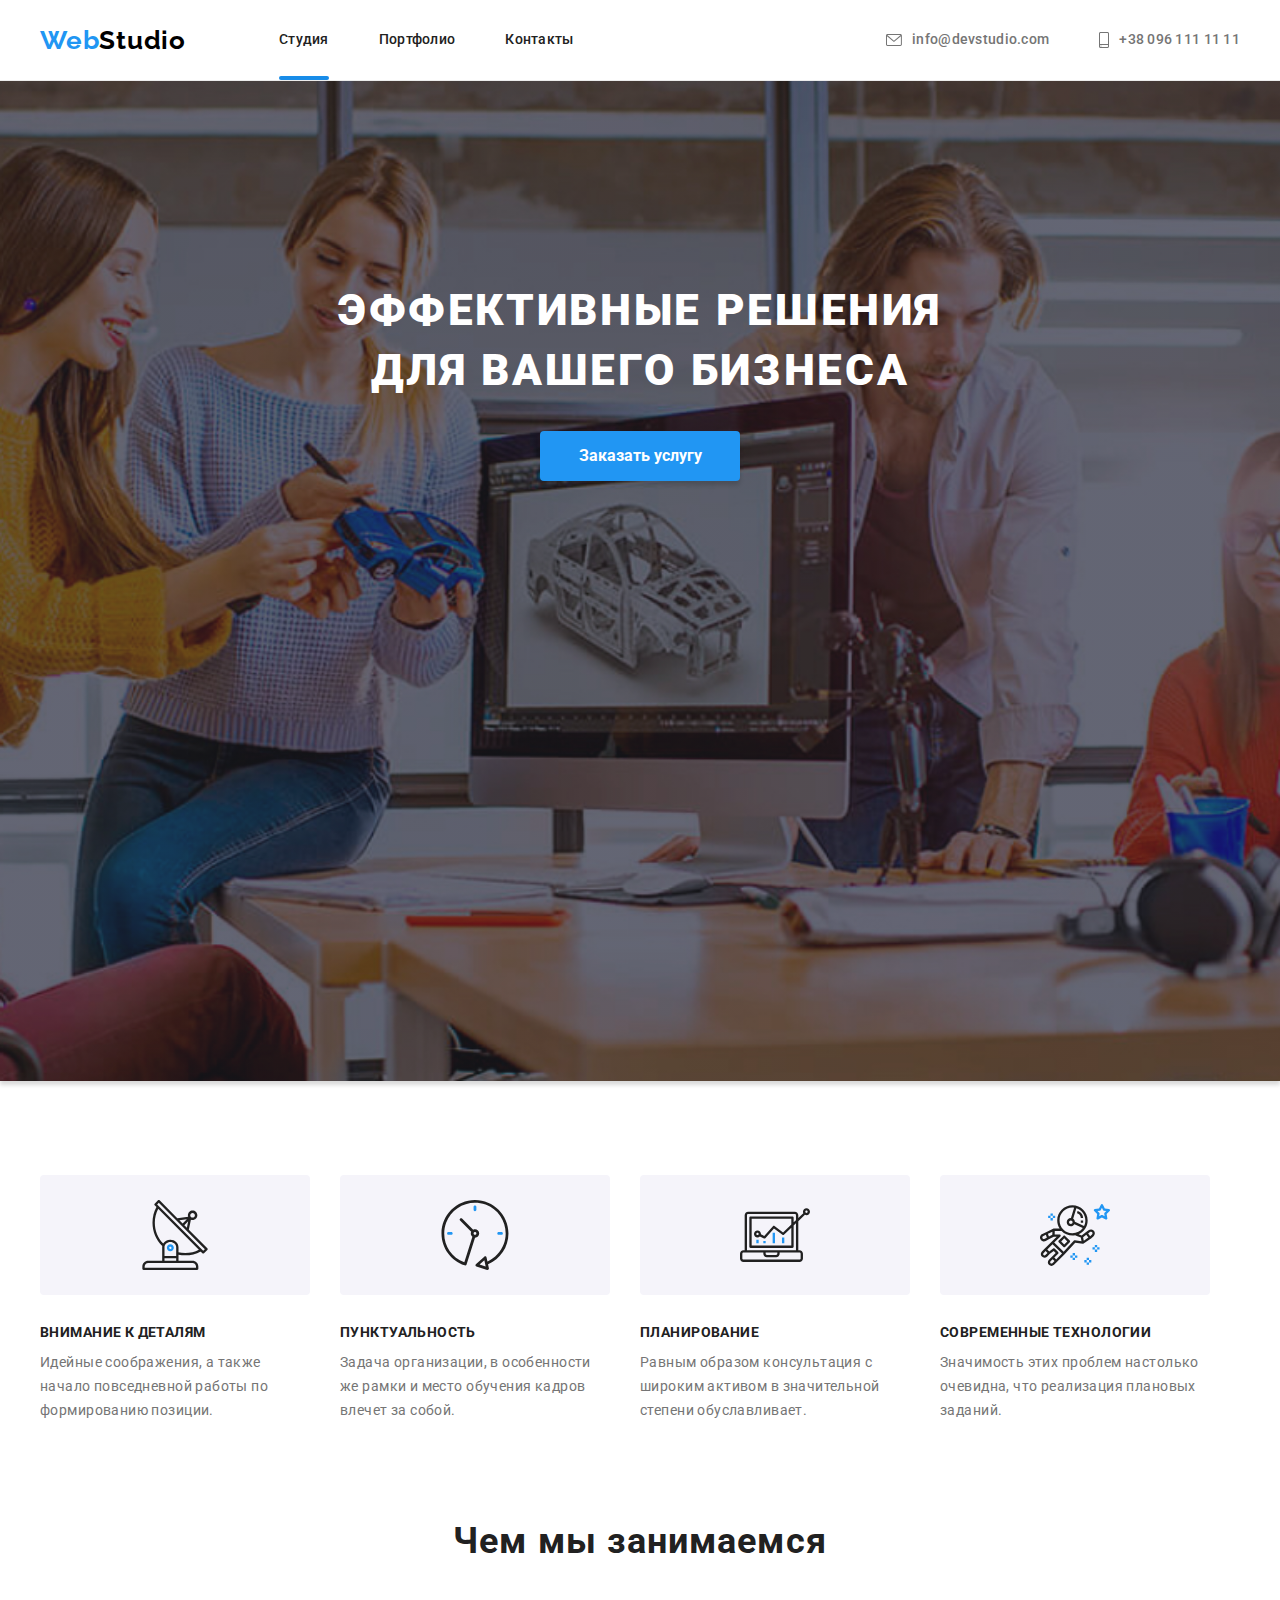
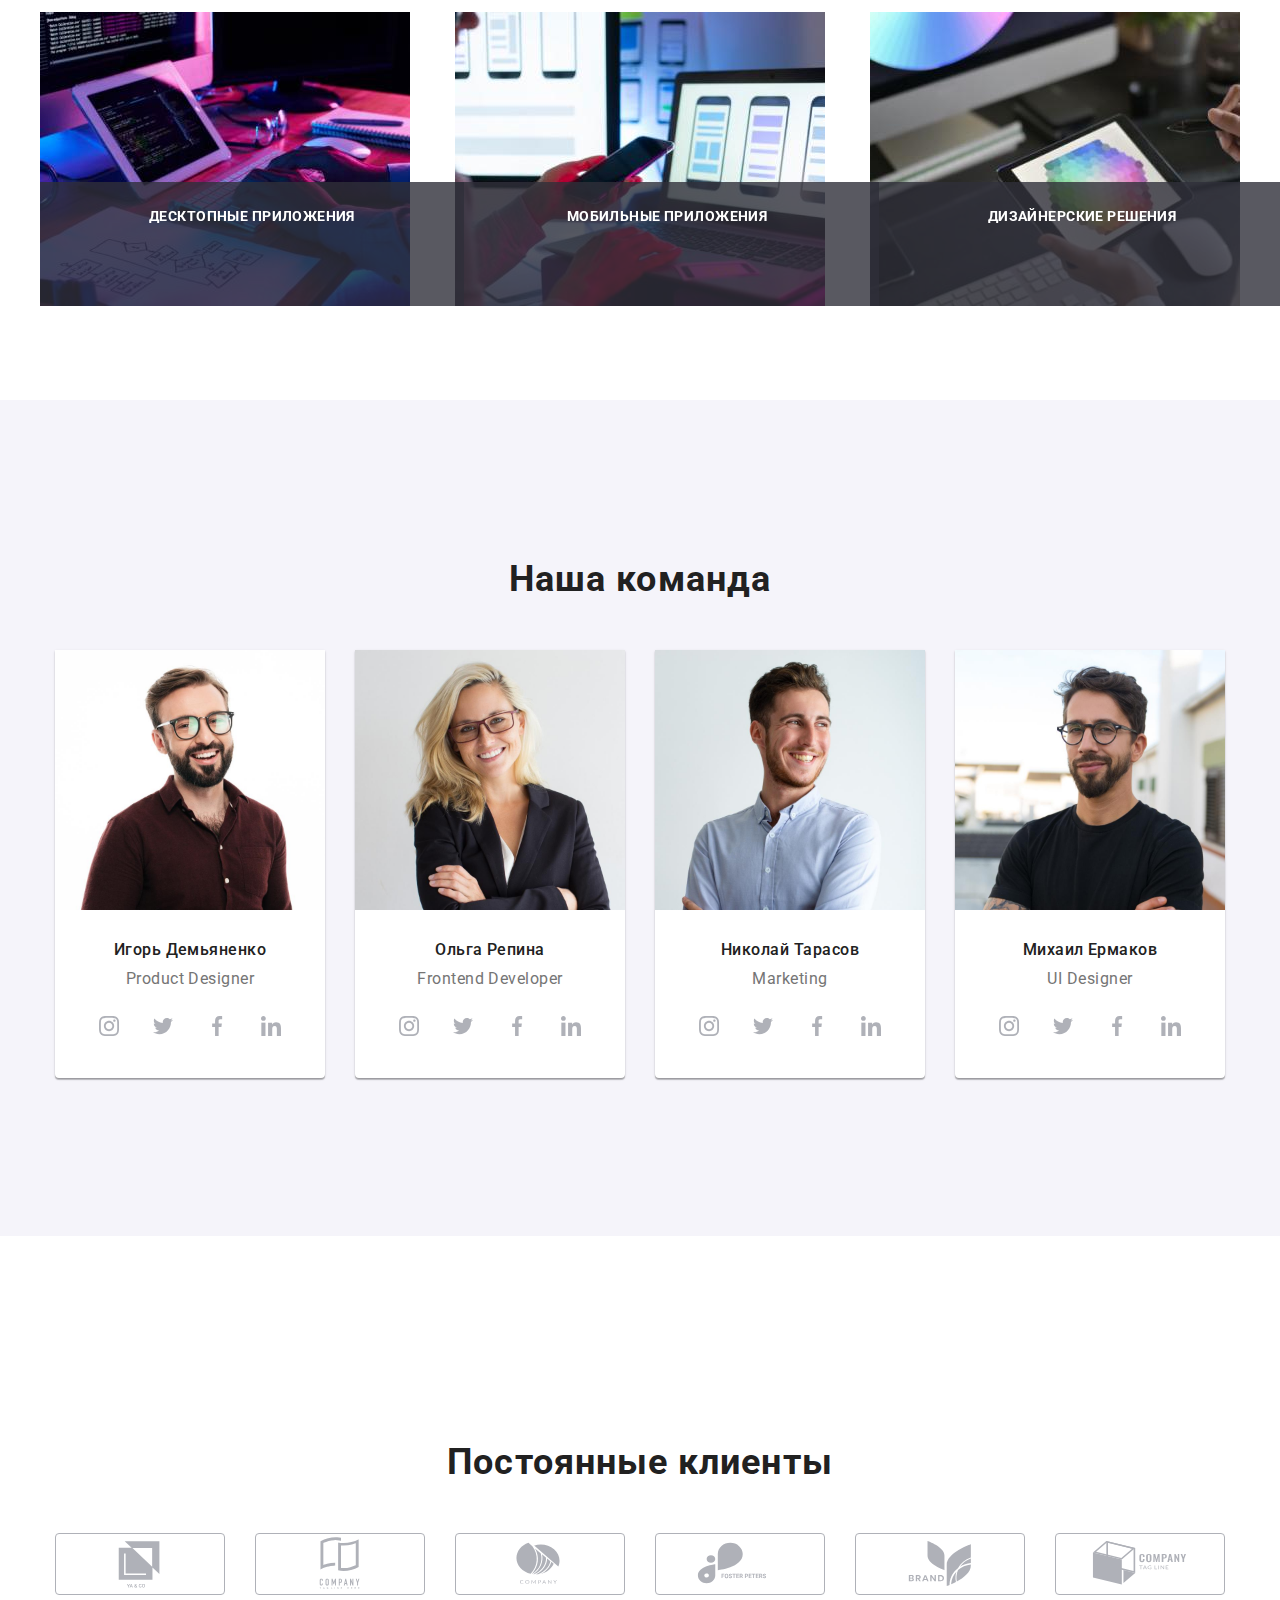
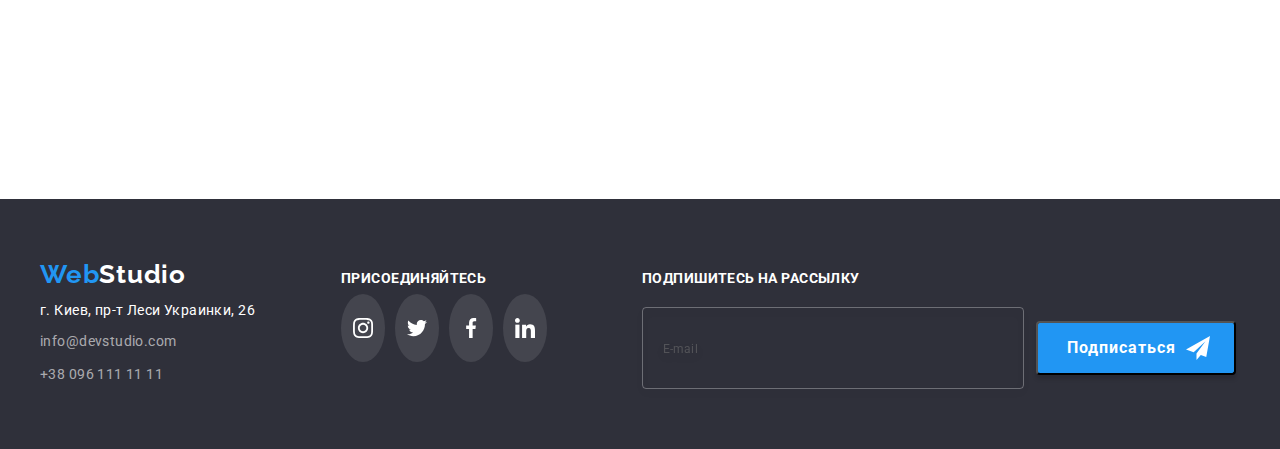
==== index.html @ 8d63c5e5 "Initial commit" ====
<!DOCTYPE html>
<html lang="ru">
  <head>
    <meta charset="UTF-8" />
    <meta
      http-equiv="X-UA-Compatible"
      content="IE=edge"
    />
    <meta
      name="viewport"
      content="width=device-width, initial-scale=1.0"
    />
    <title>GoIT Homework 06</title>
    <link
      rel="icon"
      href="https://goit.ua/wp-content/uploads/2018/07/xcropped-LOGOOOO-e1531571952503-1-32x32.png.pagespeed.ic.9Q9oIULrxK.png"
      sizes="32x32"
    />
    <link rel="stylesheet" href="./css/reset.css" />
    <link
      rel="stylesheet"
      href="https://cdnjs.cloudflare.com/ajax/libs/modern-normalize/1.1.0/modern-normalize.min.css"
      integrity="sha512-wpPYUAdjBVSE4KJnH1VR1HeZfpl1ub8YT/NKx4PuQ5NmX2tKuGu6U/JRp5y+Y8XG2tV+wKQpNHVUX03MfMFn9Q=="
      crossorigin="anonymous"
      referrerpolicy="no-referrer"
    />
    <link rel="stylesheet" href="./css/style.css" />
    <link
      rel="preconnect"
      href="https://fonts.googleapis.com"
    />
    <link
      rel="preconnect"
      href="https://fonts.gstatic.com"
      crossorigin
    />
    <link
      href="https://fonts.googleapis.com/css2?family=Raleway:wght@700;800&family=Roboto:wght@400;500;700;900&display=swap"
      rel="stylesheet"
    />
  </head>
  <body>
    <!-- Шапка сторінки -->
    <header class="header">
      <div class="container header-container">
        <nav class="header-navigation">
          <a href="./index.html" class="logo-header"
            ><span class="logo-web">Web</span>Studio</a
          >
          <ul class="site-nav">
            <li class="header-item">
              <a
                href="./index.html"
                class="site-nav-link active"
                >Студия</a
              >
            </li>
            <li class="header-item">
              <a
                href="./portfolio.html"
                class="site-nav-link"
                >Портфолио</a
              >
            </li>
            <li class="header-item">
              <a href="#contacts" class="site-nav-link"
                >Контакты</a
              >
            </li>
          </ul>
        </nav>
        <div class="header-contacts">
          <a
            href="mailto:info@devstudio.com"
            class="top-contacts"
          >
            <svg
              class="header-contacts-icon"
              width="16"
              height="12"
            >
              <use
                href="./images/icons.svg#icon-envelope"
              ></use>
            </svg>
            info@devstudio.com</a
          >
          <a
            href="tel:+380961111111"
            class="top-contacts top-tel"
          >
            <svg
              class="header-contacts-icon"
              width="10"
              height="16"
            >
              <use
                href="./images/icons.svg#icon-smartphone"
              ></use>
            </svg>
            +38 096 111 11 11</a
          >
        </div>
      </div>
    </header>
    <main>
      <!-- HERO -->
      <section class="hero section">
        <div class="container hero-container">
          <h1 class="hero-title">
            Эффективные решения для вашего бизнеса
          </h1>
          <button
            type="button"
            class="hero-button"
            data-modal-open
          >
            Заказать услугу
          </button>
        </div>
      </section>
      <section class="section-two section">
        <ul class="container section-two-list">
          <li class="section-two-item">
            <div class="section-two-thumb">
              <svg
                class="section-two-icon"
                width="70"
                height="70"
              >
                <use
                  href="./images/icons.svg#icon-antenna"
                ></use>
              </svg>
            </div>
            <h3 class="section-two-title">
              Внимание к деталям
            </h3>
            <p class="section-two-text">
              Идейные соображения, а также начало
              повседневной работы по формированию
              позиции.
            </p>
          </li>
          <li class="section-two-item">
            <div class="section-two-thumb">
              <svg
                class="section-two-icon"
                width="70"
                height="70"
              >
                <use
                  href="./images/icons.svg#icon-clock"
                ></use>
              </svg>
            </div>
            <h3 class="section-two-title">
              Пунктуальность
            </h3>
            <p class="section-two-text">
              Задача организации, в особенности же
              рамки и место обучения кадров влечет за
              собой.
            </p>
          </li>
          <li class="section-two-item">
            <div class="section-two-thumb">
              <svg
                class="section-two-icon"
                width="70"
                height="70"
              >
                <use
                  href="./images/icons.svg#icon-diagram"
                ></use>
              </svg>
            </div>
            <h3 class="section-two-title">
              Планирование
            </h3>
            <p class="section-two-text">
              Равным образом консультация с широким
              активом в значительной степени
              обуславливает.
            </p>
          </li>
          <li class="section-two-item">
            <div class="section-two-thumb">
              <svg
                class="section-two-icon"
                width="70"
                height="70"
              >
                <use
                  href="./images/icons.svg#icon-astronaut"
                ></use>
              </svg>
            </div>
            <h3 class="section-two-title">
              Современные технологии
            </h3>
            <p class="section-two-text">
              Значимость этих проблем настолько
              очевидна, что реализация плановых
              заданий.
            </p>
          </li>
        </ul>
      </section>
      <section class="section section-three">
        <h2 class="section-three-title">
          Чем мы занимаемся
        </h2>
        <ul class="container section-three-list">
          <li class="section-three-item">
            <div class="section-three-content">
              <img
                class="section-three-thumb"
                src="./images/img-pc.jpg"
                alt="Десктопные приложения"
                width="370"
                height="294"
              />
              <p class="section-three-text">
                Десктопные приложения
              </p>
            </div>
          </li>
          <li class="section-three-item">
            <div class="section-three-content">
              <img
                class="section-three-thumb"
                src="./images/img-smartphone.jpg"
                alt="Мобильные приложения"
                width="370"
                height="294"
              />
              <p class="section-three-text">
                Мобильные приложения
              </p>
            </div>
          </li>
          <li class="section-three-item">
            <div class="section-three-content">
              <img
                class="section-three-thumb"
                src="./images/img-tablet.jpg"
                alt="UI/UX дизайн"
                width="370"
                height="294"
              />
              <p class="section-three-text">
                Дизайнерские решения
              </p>
            </div>
          </li>
        </ul>
      </section>

      <!-- OUR TEAM SECTION -->

      <section class="section-four section">
        <h2 class="section-four-title">
          Наша команда
        </h2>
        <ul class="section-four-list">
          <li class="section-four-item">
            <img
              src="./images/product-designer.jpg"
              alt="Наша команда"
              width="270"
              height="260"
              class="team-photo"
            />
            <div class="section-four-content">
              <h3 class="section-four-sub-title">
                Игорь Демьяненко
              </h3>
              <p lang="en" class="section-four-text">
                Product Designer
              </p>
              <!-- </div>
              <div class="team-social"> -->
              <ul class="team-social-list">
                <li class="team-social-item">
                  <a
                    href="https://www.instagram.com/"
                    class="team-social-link"
                    target="_blank"
                    rel="noopener noreferrer nofollow"
                  >
                    <svg class="team-social-icon">
                      <use
                        href="./images/icons.svg#icon-team-instagram"
                      ></use>
                    </svg>
                  </a>
                </li>
                <li class="team-social-item">
                  <a
                    href="https://twitter.com/?lang=uk"
                    class="team-social-link"
                    target="_blank"
                    rel="noopener noreferrer nofollow"
                  >
                    <svg class="team-social-icon">
                      <use
                        href="./images/icons.svg#icon-team-twitter"
                      ></use>
                    </svg>
                  </a>
                </li>
                <li class="team-social-item">
                  <a
                    href="https://www.facebook.com/"
                    class="team-social-link"
                    target="_blank"
                    rel="noopener noreferrer nofollow"
                  >
                    <svg class="team-social-icon">
                      <use
                        href="./images/icons.svg#icon-team-facebook"
                      ></use>
                    </svg>
                  </a>
                </li>
                <li class="team-social-item">
                  <a
                    href="https://www.linkedin.com/"
                    class="team-social-link"
                    target="_blank"
                    rel="noopener noreferrer nofollow"
                  >
                    <svg class="team-social-icon">
                      <use
                        href="./images/icons.svg#icon-team-linkedin"
                      ></use>
                    </svg>
                  </a>
                </li>
              </ul>
            </div>
          </li>
          <li class="section-four-item">
            <div class="section-four-thumb">
              <img
                src="./images/frontend-developer.jpg"
                alt="Наша команда"
                width="270"
                height="260"
                class="team-photo"
              />
            </div>
            <div class="section-four-content">
              <h3 class="section-four-sub-title">
                Ольга Репина
              </h3>
              <p lang="en" class="section-four-text">
                Frontend Developer
              </p>
              <!-- </div>
              <div class="team-social"> -->
              <ul class="team-social-list">
                <li class="team-social-item">
                  <a
                    href="https://www.instagram.com/"
                    class="team-social-link"
                    target="_blank"
                    rel="noopener noreferrer nofollow"
                  >
                    <svg class="team-social-icon">
                      <use
                        href="./images/icons.svg#icon-team-instagram"
                      ></use>
                    </svg>
                  </a>
                </li>
                <li class="team-social-item">
                  <a
                    href="https://twitter.com/?lang=uk"
                    class="team-social-link"
                    target="_blank"
                    rel="noopener noreferrer nofollow"
                  >
                    <svg class="team-social-icon">
                      <use
                        href="./images/icons.svg#icon-team-twitter"
                      ></use>
                    </svg>
                  </a>
                </li>
                <li class="team-social-item">
                  <a
                    href="https://www.facebook.com/"
                    class="team-social-link"
                    target="_blank"
                    rel="noopener noreferrer nofollow"
                  >
                    <svg class="team-social-icon">
                      <use
                        href="./images/icons.svg#icon-team-facebook"
                      ></use>
                    </svg>
                  </a>
                </li>
                <li class="team-social-item">
                  <a
                    href="https://www.linkedin.com/"
                    class="team-social-link"
                    target="_blank"
                    rel="noopener noreferrer nofollow"
                  >
                    <svg class="team-social-icon">
                      <use
                        href="./images/icons.svg#icon-team-linkedin"
                      ></use>
                    </svg>
                  </a>
                </li>
              </ul>
            </div>
          </li>
          <li class="section-four-item">
            <div class="section-four-thumb">
              <img
                src="./images/marketing.jpg"
                alt="Наша команда"
                width="270"
                height="260"
                class="team-photo"
              />
            </div>
            <div class="section-four-content">
              <h3 class="section-four-sub-title">
                Николай Тарасов
              </h3>
              <p lang="en" class="section-four-text">
                Marketing
              </p>
              <!-- </div>
              <div class="team-social"> -->
              <ul class="team-social-list">
                <li class="team-social-item">
                  <a
                    href="https://www.instagram.com/"
                    class="team-social-link"
                    target="_blank"
                    rel="noopener noreferrer nofollow"
                  >
                    <svg class="team-social-icon">
                      <use
                        href="./images/icons.svg#icon-team-instagram"
                      ></use>
                    </svg>
                  </a>
                </li>
                <li class="team-social-item">
                  <a
                    href="https://twitter.com/?lang=uk"
                    class="team-social-link"
                    target="_blank"
                    rel="noopener noreferrer nofollow"
                  >
                    <svg class="team-social-icon">
                      <use
                        href="./images/icons.svg#icon-team-twitter"
                      ></use>
                    </svg>
                  </a>
                </li>
                <li class="team-social-item">
                  <a
                    href="https://www.facebook.com/"
                    class="team-social-link"
                    target="_blank"
                    rel="noopener noreferrer nofollow"
                  >
                    <svg class="team-social-icon">
                      <use
                        href="./images/icons.svg#icon-team-facebook"
                      ></use>
                    </svg>
                  </a>
                </li>
                <li class="team-social-item">
                  <a
                    href="https://www.linkedin.com/"
                    class="team-social-link"
                    target="_blank"
                    rel="noopener noreferrer nofollow"
                  >
                    <svg class="team-social-icon">
                      <use
                        href="./images/icons.svg#icon-team-linkedin"
                      ></use>
                    </svg>
                  </a>
                </li>
              </ul>
            </div>
          </li>
          <li class="section-four-item">
            <div class="section-four-thumb">
              <img
                src="./images/ui-designer.jpg"
                alt="Наша команда"
                width="270"
                height="260"
                class="team-photo"
              />
            </div>
            <div class="section-four-content">
              <h3 class="section-four-sub-title">
                Михаил Ермаков
              </h3>
              <p lang="en" class="section-four-text">
                UI Designer
              </p>
              <!-- </div>
              <div class="team-social"> -->
              <ul class="team-social-list">
                <li class="team-social-item">
                  <a
                    href="https://www.instagram.com/"
                    class="team-social-link"
                    target="_blank"
                    rel="noopener noreferrer nofollow"
                  >
                    <svg class="team-social-icon">
                      <use
                        href="./images/icons.svg#icon-team-instagram"
                      ></use>
                    </svg>
                  </a>
                </li>
                <li class="team-social-item">
                  <a
                    href="https://twitter.com/?lang=uk"
                    class="team-social-link"
                    target="_blank"
                    rel="noopener noreferrer nofollow"
                  >
                    <svg class="team-social-icon">
                      <use
                        href="./images/icons.svg#icon-team-twitter"
                      ></use>
                    </svg>
                  </a>
                </li>
                <li class="team-social-item">
                  <a
                    href="https://www.facebook.com/"
                    class="team-social-link"
                    target="_blank"
                    rel="noopener noreferrer nofollow"
                  >
                    <svg class="team-social-icon">
                      <use
                        href="./images/icons.svg#icon-team-facebook"
                      ></use>
                    </svg>
                  </a>
                </li>
                <li class="team-social-item">
                  <a
                    href="https://www.linkedin.com/"
                    class="team-social-link"
                    target="_blank"
                    rel="noopener noreferrer nofollow"
                  >
                    <svg class="team-social-icon">
                      <use
                        href="./images/icons.svg#icon-team-linkedin"
                      ></use>
                    </svg>
                  </a>
                </li>
              </ul>
            </div>
          </li>
        </ul>
      </section>
      <section class="section-five section">
        <div class="container">
          <h2 class="section-five-title">
            Постоянные клиенты
          </h2>
          <ul class="section-five-list">
            <li class="section-five-item">
              <a href="" class="clients-icon-link">
                <svg
                  class="clients-icon"
                  width="106"
                  height="60"
                >
                  <use
                    href="./images/icons.svg#icon-Client-1"
                  ></use>
                </svg>
              </a>
            </li>
            <li class="section-five-item">
              <a href="" class="clients-icon-link">
                <svg
                  class="clients-icon"
                  width="106"
                  height="60"
                >
                  <use
                    href="./images/icons.svg#icon-Client-2"
                  ></use>
                </svg>
              </a>
            </li>
            <li class="section-five-item">
              <a href="" class="clients-icon-link">
                <svg
                  class="clients-icon"
                  width="106"
                  height="60"
                >
                  <use
                    href="./images/icons.svg#icon-Client-3"
                  ></use>
                </svg>
              </a>
            </li>
            <li class="section-five-item">
              <a href="" class="clients-icon-link">
                <svg
                  class="clients-icon"
                  width="106"
                  height="60"
                >
                  <use
                    href="./images/icons.svg#icon-Client-4"
                  ></use>
                </svg>
              </a>
            </li>
            <li class="section-five-item">
              <a href="" class="clients-icon-link">
                <svg
                  class="clients-icon"
                  width="106"
                  height="60"
                >
                  <use
                    href="./images/icons.svg#icon-Client-5"
                  ></use>
                </svg>
              </a>
            </li>
            <li class="section-five-item">
              <a href="" class="clients-icon-link">
                <svg
                  class="clients-icon"
                  width="106"
                  height="60"
                >
                  <use
                    href="./images/icons.svg#icon-Client-6"
                  ></use>
                </svg>
              </a>
            </li>
          </ul>
        </div>
      </section>
    </main>
    <footer class="footer section">
      <div class="container footer-wrp">
        <div class="footer-address-container">
          <a id="contacts"></a>
          <a href="./index.html" class="logo-footer"
            ><span class="logo-web">Web</span>Studio</a
          >
          <address>
            <ul class="footer-list">
              <li class="footer-item">
                <a
                  href="https://goo.gl/maps/dR3RgNgynanYJw8FA"
                  target="_blank"
                  rel="noopener noreferrer nofollow"
                  class="footer-address"
                >
                  г. Киев, пр-т Леси Украинки, 26
                </a>
              </li>
              <li class="footer-item">
                <a
                  href="mailto:info@devstudio.com"
                  class="footer-contacts"
                  >info@devstudio.com</a
                >
              </li>
              <li class="footer-item">
                <a
                  href="tel:+380961111111"
                  class="footer-contacts"
                  >+38 096 111 11 11</a
                >
              </li>
            </ul>
          </address>
        </div>
        <div class="footer-social-container">
          <p class="footer-social-title">
            присоединяйтесь
          </p>
          <ul class="footer-social-list">
            <li class="footer-social-item">
              <a
                href="https://www.instagram.com/"
                class="footer-social-link"
                target="_blank"
                rel="noopener noreferrer nofollow"
              >
                <svg class="footer-social-icon">
                  <use
                    href="./images/icons.svg#icon-team-instagram"
                  ></use>
                </svg>
              </a>
            </li>
            <li class="footer-social-item">
              <a
                href="https://twitter.com/?lang=uk"
                class="footer-social-link"
                target="_blank"
                rel="noopener noreferrer nofollow"
              >
                <svg class="footer-social-icon">
                  <use
                    href="./images/icons.svg#icon-team-twitter"
                  ></use>
                </svg>
              </a>
            </li>
            <li class="footer-social-item">
              <a
                href="https://www.facebook.com/"
                class="footer-social-link"
                target="_blank"
                rel="noopener noreferrer nofollow"
              >
                <svg class="footer-social-icon">
                  <use
                    href="./images/icons.svg#icon-team-facebook"
                  ></use>
                </svg>
              </a>
            </li>
            <li class="footer-social-item">
              <a
                href="https://www.linkedin.com/"
                class="footer-social-link"
                target="_blank"
                rel="noopener noreferrer nofollow"
              >
                <svg class="footer-social-icon">
                  <use
                    href="./images/icons.svg#icon-team-linkedin"
                  ></use>
                </svg>
              </a>
            </li>
          </ul>
        </div>
        <div class="footer-form-container">
          <p class="footer-form-title">
            Подпишитесь на рассылку
          </p>
          <form class="footer-form">
            <input
              type="email"
              class="footer-form-input"
              name="subscribe"
              placeholder="E-mail"
              autocomplete="email"
            />
            <button
              type="submit"
              class="footer-form-btn"
            >
              Подписаться
              <svg
                class="footer-form-icon"
                width="24"
                height="24"
              >
                <use
                  href="./images/icons.svg#icon-send"
                ></use>
              </svg>
            </button>
          </form>
        </div>
      </div>
    </footer>
    <div class="backdrop is-hidden" data-modal>
      <div class="modal">
        <button
          type="button"
          class="modal-close"
          data-modal-close
        >
          <svg
            class="modal-close-icon"
            width="18"
            height="18"
          >
            <use
              href="./images/icons.svg#icon-close"
            ></use>
          </svg>
        </button>
        <p class="modal-title">
          Оставьте свои данные, мы вам перезвоним
        </p>

        <form action="#" class="modal-form">
          <div class="modal-input">
            <lable
              for="username"
              class="modal-input-text"
              >Имя</lable
            >
            <div class="modal-input-wrap">
              <svg
                class="modal-input-icon"
                width="18"
                height="18"
              >
                <use
                  href="./images/icons.svg#icon-person"
                ></use>
              </svg>
              <input
                type="text"
                name="username"
                id="username"
                minlength="2"
                required
                autofocus
                class="modal-input-field"
              />
            </div>
          </div>

          <div class="modal-input">
            <lable for="tel" class="modal-input-text"
              >Телефон</lable
            >
            <div class="modal-input-wrap">
              <svg
                class="modal-input-icon"
                width="18"
                height="18"
              >
                <use
                  href="./images/icons.svg#icon-phone-black"
                ></use>
              </svg>
              <input
                type="tel"
                id="tel"
                name="usertel"
                required
                pattern="[\+]\d{2}\s[\(]\d{3}[\)]\s\d{3}[\-]\d{2}[\-]\d{2}"
                minlength="13"
                maxlength="13"
                class="modal-input-field"
              />
            </div>
          </div>

          <div class="modal-input">
            <lable
              for="email"
              class="modal-input-text"
            >
              Почта
            </lable>
            <div class="modal-input-wrap">
              <svg
                class="modal-input-icon"
                width="18"
                height="18"
              >
                <use
                  href="./images/icons.svg#icon-email"
                ></use>
              </svg>
              <input
                type="email"
                id="email"
                name="email"
                required
                class="modal-input-field"
              />
            </div>
          </div>

          <div class="modal-input">
            <lable
              for="usercomments"
              class="modal-input-text"
            >
              Комментарий
            </lable>
            <textarea
              name="comments"
              id="usercomments"
              cols="30"
              rows="5"
              placeholder="Введите текст"
              class="modal-comment-field"
            ></textarea>
          </div>

          <div class="modal-input">
            <input
              type="checkbox"
              name="policy"
              id="policy"
              class="modal-checkbox"/>
            <label for="policy" class="checkbox-text">
              <span class="checkbox-item">
                <svg
                  class="checkbox-icon"
                  width="11"
                  height="8">
                  <use
                    href="./images/icons.svg#icon-checkmark"></use>
                </svg>
              </span>
              Соглашаюсь с рассылкой и принимаю&nbsp;
              <a href="#"> Условия договора</a>
            </label>
          </div>
          <button type="submit" class="btn modal-btn">
            Отправить
          </button>
        </form>
      </div>
    </div>
    <script src="./JavaScript/modal.js"></script>
  </body>
</html>
---- css/style.css ----
:root {
  --main-title-color: #ffffff;
  --second-title-color: #212121;
  --main-text-color: #757575;
  --second-text-color: #ffffff;
  --accent-color: #188ce8;
  --main-btn-color: #2196f3;
  --header-text-color: #212121;
  --projects-list-gap: 30px;
}

img {
  display: block;
  max-width: 100%;
  height: auto;
}

a {
  transition: color 250ms linear,
    background-color 250ms linear;
}

textarea {
  resize: none;
}

.container {
  width: 1200px;
  margin: 0 auto;
  padding-left: 15px;
  padding-right: 15px;
}

.visually-hidden {
  position: absolute;
  width: 1px;
  height: 1px;
  margin: -1px;
  padding: 0;
  overflow: hidden;
  border: 0;
  clip: rect(0 0 0 0);
}

.section {
  padding-top: 94px;
  padding-bottom: 94px;
}

body {
  background-color: #fff;
  font-family: 'Roboto', sans-serif;
}

.header {
  background-color: #ffffff;
  border-bottom: 1px solid rgba(236, 236, 236, 1);
}

.header-container {
  display: flex;
  align-items: center;
}

.header-navigation {
  display: flex;
  align-items: center;
}

.site-nav {
  display: flex;
}

.logo-header {
  font-style: normal;
  font-weight: 700;
  font-family: 'Raleway', sans-serif;
  color: #000;
  text-decoration: none;
  font-size: 26px;
  line-height: 1.19;
  letter-spacing: 0.03em;
  margin-right: 93px;
  padding-top: 24px;
  padding-bottom: 24px;
  display: block;
}

.logo-web {
  /* font-style: normal;
  font-family: 'Raleway'; */
  color: #2196f3;
  text-decoration: none;
}

.header-item:not(:last-child) {
  margin-right: 50px;
}

.site-nav-link {
  text-decoration: none;
  font-weight: 500;
  font-size: 14px;
  line-height: 1.14;
  letter-spacing: 0.02em;
  color: var(--header-text-color);
  padding-top: 32px;
  padding-bottom: 32px;
  display: block;
  transition: color 250ms linear;
  position: relative;
}

.site-nav-link:hover,
.site-nav-link:focus {
  color: var(--accent-color);
}

.site-nav-link.active::after {
  content: '';
  width: 100%;
  height: 4px;
  background-color: var(--accent-color);
  border-radius: 2px;
  position: absolute;
  display: block;
  bottom: 0;
  left: 0;
}

.header-contacts {
  display: flex;
  margin-left: auto;
}

.top-contacts {
  text-decoration: none;
  color: var(--main-text-color);
  font-weight: 500;
  font-size: 14px;
  line-height: 1.14;
  letter-spacing: 0.02em;
  padding-top: 32px;
  padding-bottom: 32px;
  display: flex;
  align-items: center;
}

.top-contacts:hover,
.top-contacts:focus {
  color: var(--accent-color);
}

.top-tel {
  margin-left: 50px;
}

.header-contacts-icon {
  fill: var(--main-text-color);
  margin-right: 10px;
}

.top-contacts:hover .header-contacts-icon,
.top-contacts:focus .header-contacts-icon {
  fill: var(--accent-color);
}

/* Hero section */

.hero {
  width: 100%;
  min-height: 600px;
  padding: 200px 0;
  background-image: linear-gradient(
      to right,
      rgba(47, 48, 58, 0.4),
      rgba(47, 48, 58, 0.4)
    ),
    url(../images/Hero-Background.jpg);
  background-repeat: no-repeat;
  background-size: cover;
  background-position: center;
  box-shadow: 0px 4px 4px 0px rgba(0, 0, 0, 0.15);
}

.hero-container {
  display: flex;
  flex-direction: column;
  align-items: center;
}

.hero-title {
  font-weight: 900;
  font-size: 44px;
  line-height: 1.36;
  text-align: center;
  letter-spacing: 0.06em;
  text-transform: uppercase;
  color: var(--main-title-color);
  margin-bottom: 30px;
  width: 700px;
}

.hero-button {
  font-family: inherit;
  cursor: pointer;
  font-style: normal;
  font-weight: 700;
  font-size: 16px;
  line-height: 1.87;
  color: var(--second-text-color);
  background: var(--main-btn-color);
  box-shadow: 0px 4px 4px rgba(0, 0, 0, 0.15);
  border-radius: 4px;
  border: none;
  min-width: 200px;
  height: 50px;
  transition: color 250ms linear,
    background-color 250ms linear;
}

.hero-button:hover,
.hero-button:focus {
  color: #ffffffcc;
  background: var(--accent-color);
  box-shadow: 0px 4px 4px rgba(0, 0, 0, 0.15);
  border-radius: 4px;
}

.section-two {
  display: flex;
  /* margin: 94px auto; */
}

.section-two-list {
  display: flex;
}

.section-two-item {
  width: 270px;
  min-height: 251px;
}

.section-two-item:not(:last-child) {
  margin-right: 30px;
}

.section-two-thumb {
  width: 270px;
  height: 120px;
  display: flex;
  align-items: center;
  justify-content: center;
  margin-bottom: 30px;
  background: #f5f4fa;
  border-radius: 4px;
}

.section-two-title {
  font-style: normal;
  font-weight: 700;
  font-size: 14px;
  line-height: 1.14;
  letter-spacing: 0.03em;
  text-transform: uppercase;
  color: var(--header-text-color);
  margin-bottom: 10px;
}

.section-two-text {
  font-size: 14px;
  line-height: 1.71;
  letter-spacing: 0.03em;
  color: var(--main-text-color);
}

.section-three {
  display: flex;
  flex-direction: column;
  padding-top: 0;
}

.section-three-title {
  font-style: normal;
  font-weight: 700;
  font-size: 36px;
  line-height: 1.17;
  text-align: center;
  letter-spacing: 0.03em;
  color: var(--header-text-color);
  margin-bottom: 50px;
}
.section-three-list {
  display: flex;
  justify-content: space-between;
}

.section-three-item {
  position: relative;
  display: block;
}

.section-three-thumb {
  z-index: -1;
}

.section-three-text {
  position: absolute;
  font-style: normal;
  font-weight: 700;
  font-size: 14px;
  line-height: 1.14;
  text-align: center;
  letter-spacing: 0.03em;
  text-transform: uppercase;
  width: 100%;
  height: 70px;
  padding: 27px;
  bottom: 0;
  left: 0;
  color: #ffffff;
  background: rgba(47, 48, 58, 0.8);
  z-index: 1;
}

.section-four {
  background: #f5f4fa;
  display: flex;
  flex-direction: column;
  justify-content: center;
  height: 648px;
}

.section-four-list {
  display: flex;
  justify-content: space-between;
  width: 1170px;
  margin: 0 auto;
}

.section-four-item {
  display: flex;
  flex-direction: column;
  background: #ffffff;
  justify-content: center;
  width: 270px;
  background: #ffffff;
  box-shadow: 0px 1px 3px rgba(0, 0, 0, 0.12),
    0px 1px 1px rgba(0, 0, 0, 0.14),
    0px 2px 1px rgba(0, 0, 0, 0.2);
  border-radius: 0px 0px 4px 4px;
}

.section-four-item:not(:last-child) {
  margin-right: 30px;
}

.section-four-content {
  padding-top: 30px;
}

.section-four-title {
  font-weight: 700;
  font-size: 36px;
  line-height: 1.17;
  text-align: center;
  letter-spacing: 0.03em;
  color: var(--header-text-color);
  margin-bottom: 50px;
}

.section-four-sub-title {
  font-weight: 500;
  font-size: 16px;
  line-height: 1.19;
  text-align: center;
  letter-spacing: 0.03em;
  color: var(--header-text-color);
  margin-bottom: 10px;
}

.section-four-text {
  font-weight: 400;
  font-size: 16px;
  line-height: 1.19;
  text-align: center;
  letter-spacing: 0.03em;
  color: var(--main-text-color);
}

.team-social-list {
  display: flex;
  padding-top: 16px;
  padding-bottom: 30px;
}

.team-social-item {
  width: 44px;
  height: 44px;
}

.team-social {
  margin-top: 16px;
  margin-bottom: 30px;
}

.team-social-item:not(:last-child) {
  margin-right: 10px;
}

.team-social-link {
  width: 100%;
  height: 100%;
  display: flex;
  align-items: center;
  justify-content: center;
  background-color: rgba(255, 255, 255, 0.1);
  border-radius: 50%;
  margin-left: 32px;
}

.team-social-link:hover,
.team-social-link:focus {
  background-color: var(--accent-color);
}

.team-social-icon {
  width: 20px;
  height: 20px;
  display: flex;
  align-items: center;
  justify-content: center;
  fill: #afb1b8;
}

.team-social-link:hover .team-social-icon,
.team-social-link:focus .team-social-icon {
  fill: #ffffff;
}

.section-five {
  background: #ffffff;
  display: flex;
  flex-direction: column;
  justify-content: center;
  height: 375px;
}

.section-five-title {
  font-family: Roboto;
  font-weight: 700;
  font-size: 36px;
  line-height: 1.17;
  text-align: center;
  letter-spacing: 0.03em;
  color: var(--header-text-color);
  margin-bottom: 50px;
}

.section-five-list {
  display: flex;
  justify-content: space-between;
  width: 1170px;
  margin: 0 auto;
}

.section-five-item {
  width: 100%;
  height: 100%;
  display: flex;
  align-items: center;
  justify-content: center;
  border: 1px solid #afb1b8;
  border-radius: 4px;
}

.section-five-item:not(:last-child) {
  margin-right: 30px;
}

.clients-icon {
  width: 106px;
  height: 60px;
  fill: #afb1b8;
  transition: 250ms linear;
}

.clients-icon-link {
  width: 100%;
  height: 100%;
  display: flex;
  align-items: center;
  justify-content: center;
}

.clients-icon-link:hover,
.clients-icon-link:focus {
  border: 1px solid var(--accent-color);
  border-radius: 4px;
}

.clients-icon-link:hover .clients-icon,
.clients-icon-link:focus .clients-icon {
  fill: var(--accent-color);
}

.footer {
  width: 100%;
  background: #2f303a;
  padding-top: 60px;
  padding-bottom: 60px;
}

.footer-wrp {
  display: flex;
  align-items: baseline;
}

.logo-footer {
  display: block;
  font-weight: 700;
  font-family: 'Raleway', sans-serif;
  font-size: 26px;
  line-height: 1.19;
  letter-spacing: 0.03em;
  color: #fff;
  text-decoration: none;
  margin-bottom: 20px;
}

.footer-list {
  display: flex;
  flex-direction: column;
}

.footer-item:not(:last-child) {
  margin-bottom: 9px;
}

.footer-address {
  display: flex;
  text-decoration: none;
  font-weight: 400;
  font-size: 14px;
  line-height: 1.71px;
  letter-spacing: 0.03em;
  color: #ffffff;
  min-width: 231px;
  margin-bottom: 9px;
}

.footer-contacts {
  text-decoration: none;
  font-style: normal;
  font-weight: 400;
  font-size: 14px;
  line-height: 1.71;
  letter-spacing: 0.03em;
  color: rgba(255, 255, 255, 0.6);
}

.footer-social-container {
  margin-left: 70px;
}

.footer-social-title {
  /* display: block; */
  font-family: Roboto;
  font-style: normal;
  font-weight: bold;
  font-size: 14px;
  line-height: 1.15;
  letter-spacing: 0.03em;
  text-transform: uppercase;
  color: #ffffff;
}

.footer-social-list {
  display: flex;
  margin-top: 20px;
}

.footer-social-item {
  width: 44px;
  height: 44px;
  display: flex;
  align-items: center;
  justify-content: center;
}

.footer-social-item:not(:last-child) {
  margin-right: 10px;
}

.footer-social-link {
  width: 100%;
  height: 100%;
  display: flex;
  align-items: center;
  justify-content: center;
  background-color: rgba(255, 255, 255, 0.1);
  border-radius: 50%;
  padding: 12px;
  transition: color 200ms linear,
    background-color 200ms linear;
}

.footer-social-link:hover,
.footer-social-link:focus {
  background-color: var(--accent-color);
}

.footer-social-icon {
  width: 20px;
  height: 20px;
  display: flex;
  align-items: center;
  justify-content: center;
  fill: #ffffff;
}

.footer-form-container {
  margin-left: 95px;
  /* margin-right: 215px; */
  width: 575px;
}

.footer-form {
  display: flex;
  align-items: center;
  margin-top: 20px;
}

.footer-form-title {
  font-style: normal;
  font-weight: 700;
  font-size: 14px;
  line-height: 1.14;
  letter-spacing: 0.03em;
  text-transform: uppercase;

  color: #ffffff;
}

.footer-form-input {
  border: 1px solid rgba(255, 255, 255, 0.3);
  filter: drop-shadow(0px 4px 4px rgba(0, 0, 0, 0.15));
  border-radius: 4px;
  background-color: transparent;
  transition: border-color 250ms
    cubic-bezier(0.4, 0, 0.2, 1);
  min-width: 360px;
  min-height: 50px;
  color: var(--main-title-color);
  padding: 15px 0 15px 20px;
}

.footer-form-btn {
  font-family: Roboto;
  font-style: normal;
  font-weight: bold;
  font-size: 16px;
  line-height: 1.87;
  display: flex;
  align-items: center;
  text-align: center;
  letter-spacing: 0.06em;
  color: #ffffff;
  padding-top: 10px;
  padding-bottom: 10px;
  padding-left: 29px;
  background: #2196f3;
  box-shadow: 0px 4px 4px rgba(0, 0, 0, 0.15);
  border-radius: 4px;
  margin-left: 12px;
  min-width: 200px;
  min-height: 50px;
}

.footer-form-icon {
  margin-left: 10px;
}

.backdrop {
  width: 100vw;
  height: 100vh;
  position: fixed;
  top: 0;
  left: 0;
  background: rgba(0, 0, 0, 0.514);
  cursor: not-allowed;
  pointer-events: visible;
}

.modal {
  display: block;
  position: absolute;
  top: 50%;
  left: 50%;
  transform: translate(-50%, -50%);
  width: 530px;
  min-height: 581px;
  padding: 40px;
  background: #ffffff;
  box-shadow: 0px 1px 3px rgba(0, 0, 0, 0.12),
    0px 1px 1px rgba(0, 0, 0, 0.14),
    0px 2px 1px rgba(0, 0, 0, 0.2);
  border-radius: 4px;
  cursor: auto;
  z-index: 2;
}

.modal-title {
  font-style: normal;
  font-weight: 700;
  font-size: 20px;
  line-height: 1.15;
  text-align: center;
  letter-spacing: 0.03em;
  color: var(--second-title-color);
  margin-bottom: 12px;
  /* margin-top: 40px; */
}

.modal-input-text {
  font-style: normal;
  font-weight: 400;
  font-size: 12px;
  line-height: 1.17;
  letter-spacing: 0.01em;
  color: var(--main-text-color);
  margin-bottom: 5px;
  padding-top: 10px;
  display: block;
}

.modal-input-field {
  width: 100%;
  height: 40px;
  border: 1px solid rgba(33, 33, 33, 0.2);
  box-sizing: border-box;
  border-radius: 4px;
  padding-left: 42px;
  padding-right: 12px;
  transition: border-color 250ms
    cubic-bezier(0.4, 0, 0.2, 1);
}

.modal-comment-field {
  width: 448px;
  height: 120px;
  border: 1px solid rgba(33, 33, 33, 0.2);
  border-radius: 4px;
  resize: none;
  padding: 12px 16px;
  transition: border-color 250ms
    cubic-bezier(0.4, 0, 0.2, 1) background-color 250ms
    cubic-bezier(0.4, 0, 0.2, 1);
}

::-webkit-input-placeholder {
  font-family: Roboto;
  font-style: normal;
  font-weight: 400;
  font-size: 12px;
  line-height: 1.17;
  letter-spacing: 0.01em;
  color: rgba(117, 117, 117, 0.5);
  opacity: 1;
  transition: opacity 0.3s ease;
}

:focus::-webkit-input-placeholder {
  opacity: 0;
  transition: opacity 0.3s ease;
}

::-moz-placeholder {
  font-family: Roboto;
  font-style: normal;
  font-weight: 400;
  font-size: 12px;
  line-height: 1.17;
  letter-spacing: 0.01em;
  color: rgba(117, 117, 117, 0.5);
  opacity: 1;
  transition: opacity 0.3s ease;
}

:focus::-moz-placeholder {
  opacity: 0;
  transition: opacity 0.3s ease;
}

.modal-input-wrap {
  position: relative;
}

.modal-input-icon {
  position: absolute;
  top: 50%;
  left: 12px;
  transform: translateY(-50%);
  transition: fill 250ms cubic-bezier(0.4, 0, 0.2, 1);
}

.modal-close {
  width: 30px;
  height: 30px;
  background: #ffffff;
  border: 1px solid rgba(0, 0, 0, 0.1);
  box-sizing: border-box;
  border-radius: 50%;
  position: absolute;
  top: 8px;
  right: 8px;
  display: flex;
  align-items: center;
  justify-content: center;
  cursor: pointer;
}

.modal-checkbox {
  appearance: none;
}

.modal-checkbox:checked
  + .checkbox-text
  .checkbox-item {
  background-color: var(--accent-color);
  border: none;
}

.checkbox-item {
  width: 16px;
  height: 15px;
  border: 2px solid #000000;
  border-radius: 2px;
  margin-right: 7px;
  display: flex;
  align-items: center;
  justify-content: center;
  /* position: relative; */
}

.checkbox-text {
  font-style: normal;
  font-weight: 400;
  font-size: 14px;
  line-height: 1.71;
  letter-spacing: 0.03em;
  color: #757575;
  display: flex;
  align-items: center;
  justify-content: center;
  padding-bottom: 30px;
}

.modal-btn {
  font-style: normal;
  font-weight: 700;
  font-size: 16px;
  line-height: 1.87;
  min-width: 200px;
  min-height: 50px;
  display: block;
  align-items: center;
  text-align: center;
  letter-spacing: 0.06em;
  color: var(--main-title-color);
  background: #2196f3;
  box-shadow: 0px 4px 4px rgba(0, 0, 0, 0.15);
  border-radius: 4px;
  border: none;
  margin: 0 auto;
  transition: border-color 250ms
    cubic-bezier(0.4, 0, 0.2, 1);
}

.modal-btn:hover,
.modal-btn:focus {
  background: #188ce8;
  box-shadow: 0px 4px 4px rgba(0, 0, 0, 0.15);
  border-radius: 4px;
}

.is-hidden {
  visibility: none;
  opacity: 0;
  pointer-events: none;
}
/* --------------------PORTFOLIO PAGE -------------------------*/

.main-container {
  display: flex;
  flex-direction: column;
}

.btn-list {
  display: flex;
  justify-content: center;
  margin-bottom: 50px;
}

.btn-item:not(:last-child) {
  margin-right: 8px;
}

.portfolio-btn {
  background: #f5f4fa;
  border-radius: 4px;
  font-family: inherit;
  font-style: normal;
  font-weight: 500;
  font-size: 16px;
  line-height: 1.62;
  text-align: center;
  letter-spacing: 0.03em;
  color: var(--header-text-color);
  padding: 6px 22px;
  border: none;
  transition: color 250ms linear,
    background-color 250ms linear;
  cursor: pointer;
}

.portfolio-btn:focus,
.portfolio-btn:hover {
  background: #2196f3;
  box-shadow: 0px 3px 1px rgba(0, 0, 0, 0.1),
    0px 1px 2px rgba(0, 0, 0, 0.08),
    0px 2px 2px rgba(0, 0, 0, 0.12);
  border-radius: 4px;
  color: var(--second-text-color);
}

.projects-list {
  display: flex;
  flex-wrap: wrap;
  flex-basis: calc(100% / 3 - 30px);
  margin: 0;
  margin-left: calc(-1 * var(--projects-list-gap));
  margin-top: calc(-1 * var(--projects-list-gap));
}

.projects-item {
  display: flex;
  flex-direction: column;
  margin-left: var(--projects-list-gap);
  margin-top: var(--projects-list-gap);
  background: #ffffff;
}

.projects-item:hover {
  box-shadow: 0px 1px 1px rgba(0, 0, 0, 0.12),
    0px 4px 4px rgba(0, 0, 0, 0.06),
    1px 4px 6px rgba(0, 0, 0, 0.16);
}

.projects-item:hover .projects-thumb-text {
  transform: translateY(0);
}

.projects-thumb {
  position: relative;
  overflow: hidden;
}

.projects-thumb-text {
  position: absolute;
  font-style: normal;
  font-weight: 400;
  font-size: 18px;
  line-height: 1.56;
  letter-spacing: 0.03em;
  color: #ffffff;
  left: 0px;
  top: 0px;
  background: rgba(33, 150, 243, 0.9);
  padding: 63px 24px;
  height: 100%;
  overflow: auto;
  transform: translateY(100%);
  transition: transform 250ms linear;
}

.projects-content {
  padding: 20px 24px;
  border: 1px solid #eeeeee;
}

.projects-title {
  font-style: normal;
  font-weight: 700;
  font-size: 18px;
  line-height: 2;
  letter-spacing: 0.06em;
  color: var(--second-title-color);
}

.projects-text {
  font-style: normal;
  font-weight: 400;
  font-size: 16px;
  line-height: 1.87;
  letter-spacing: 0.03em;
  color: var(--main-text-color);
}
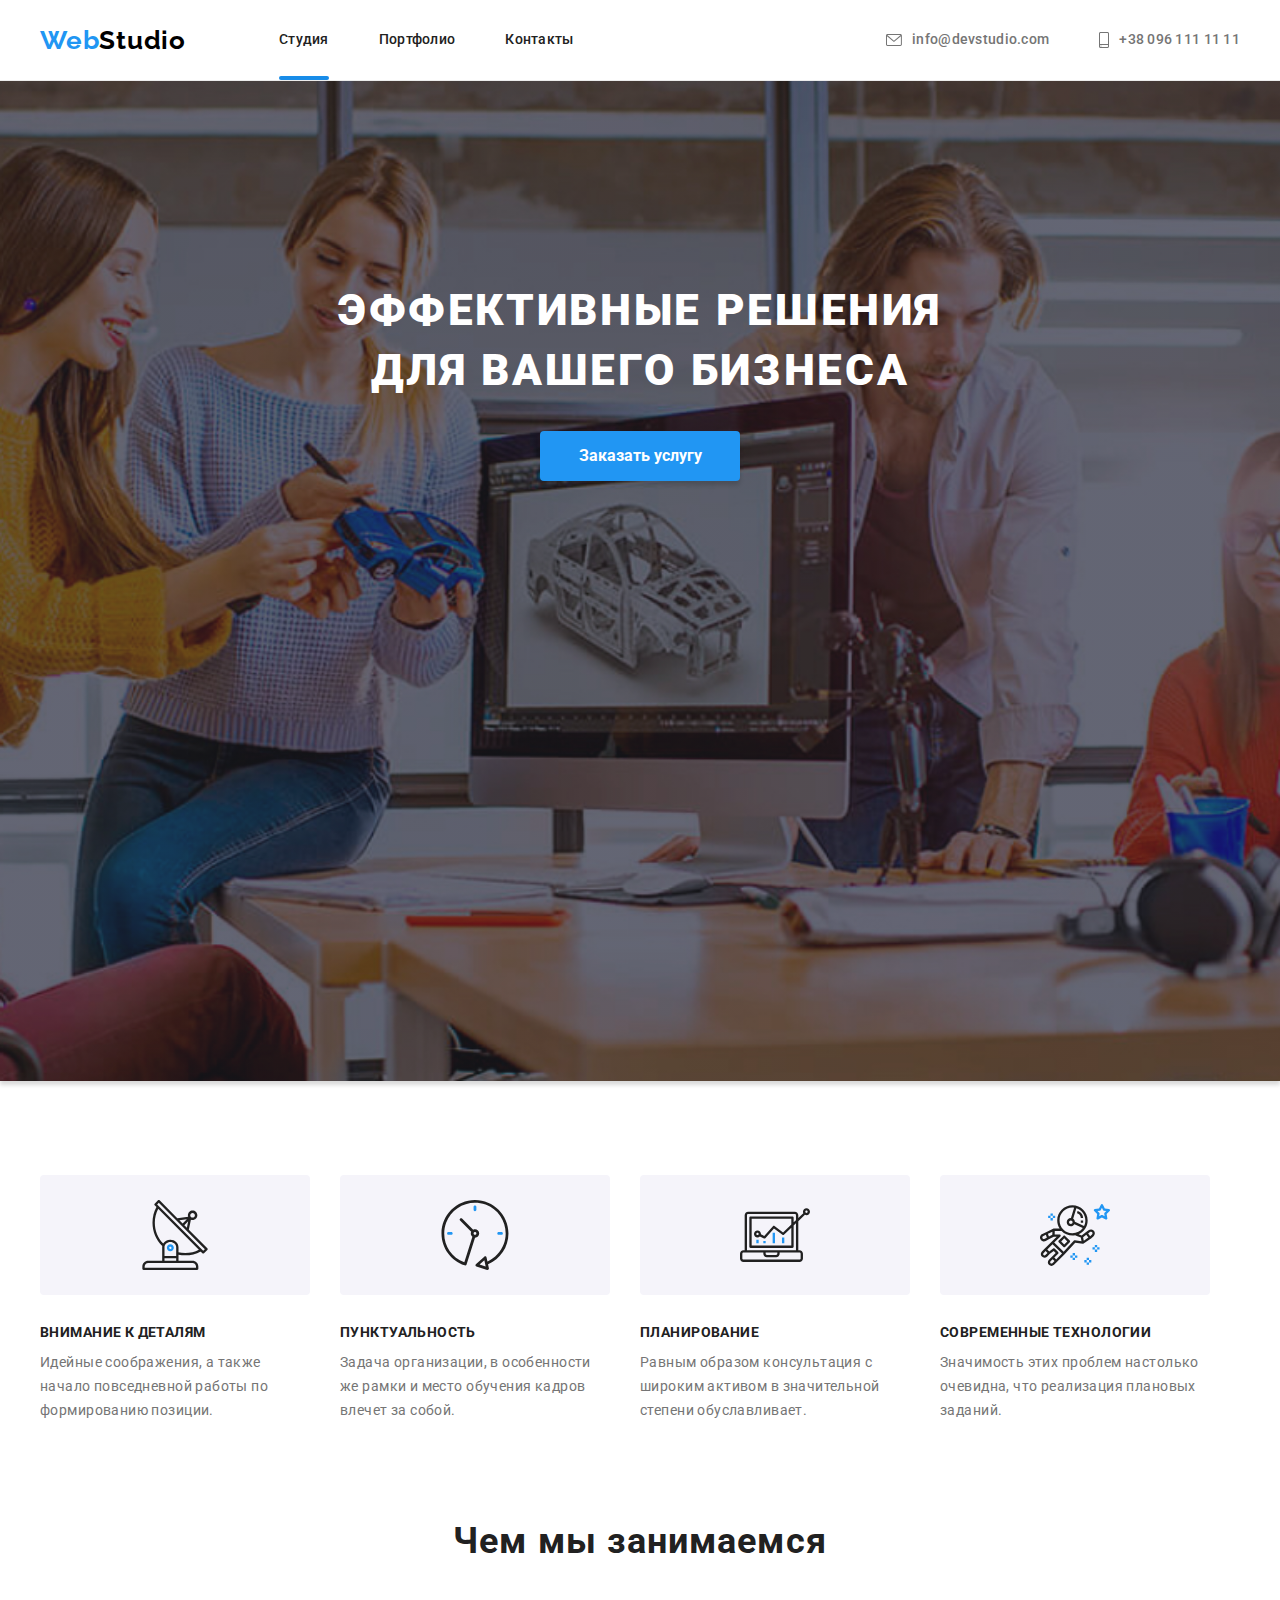
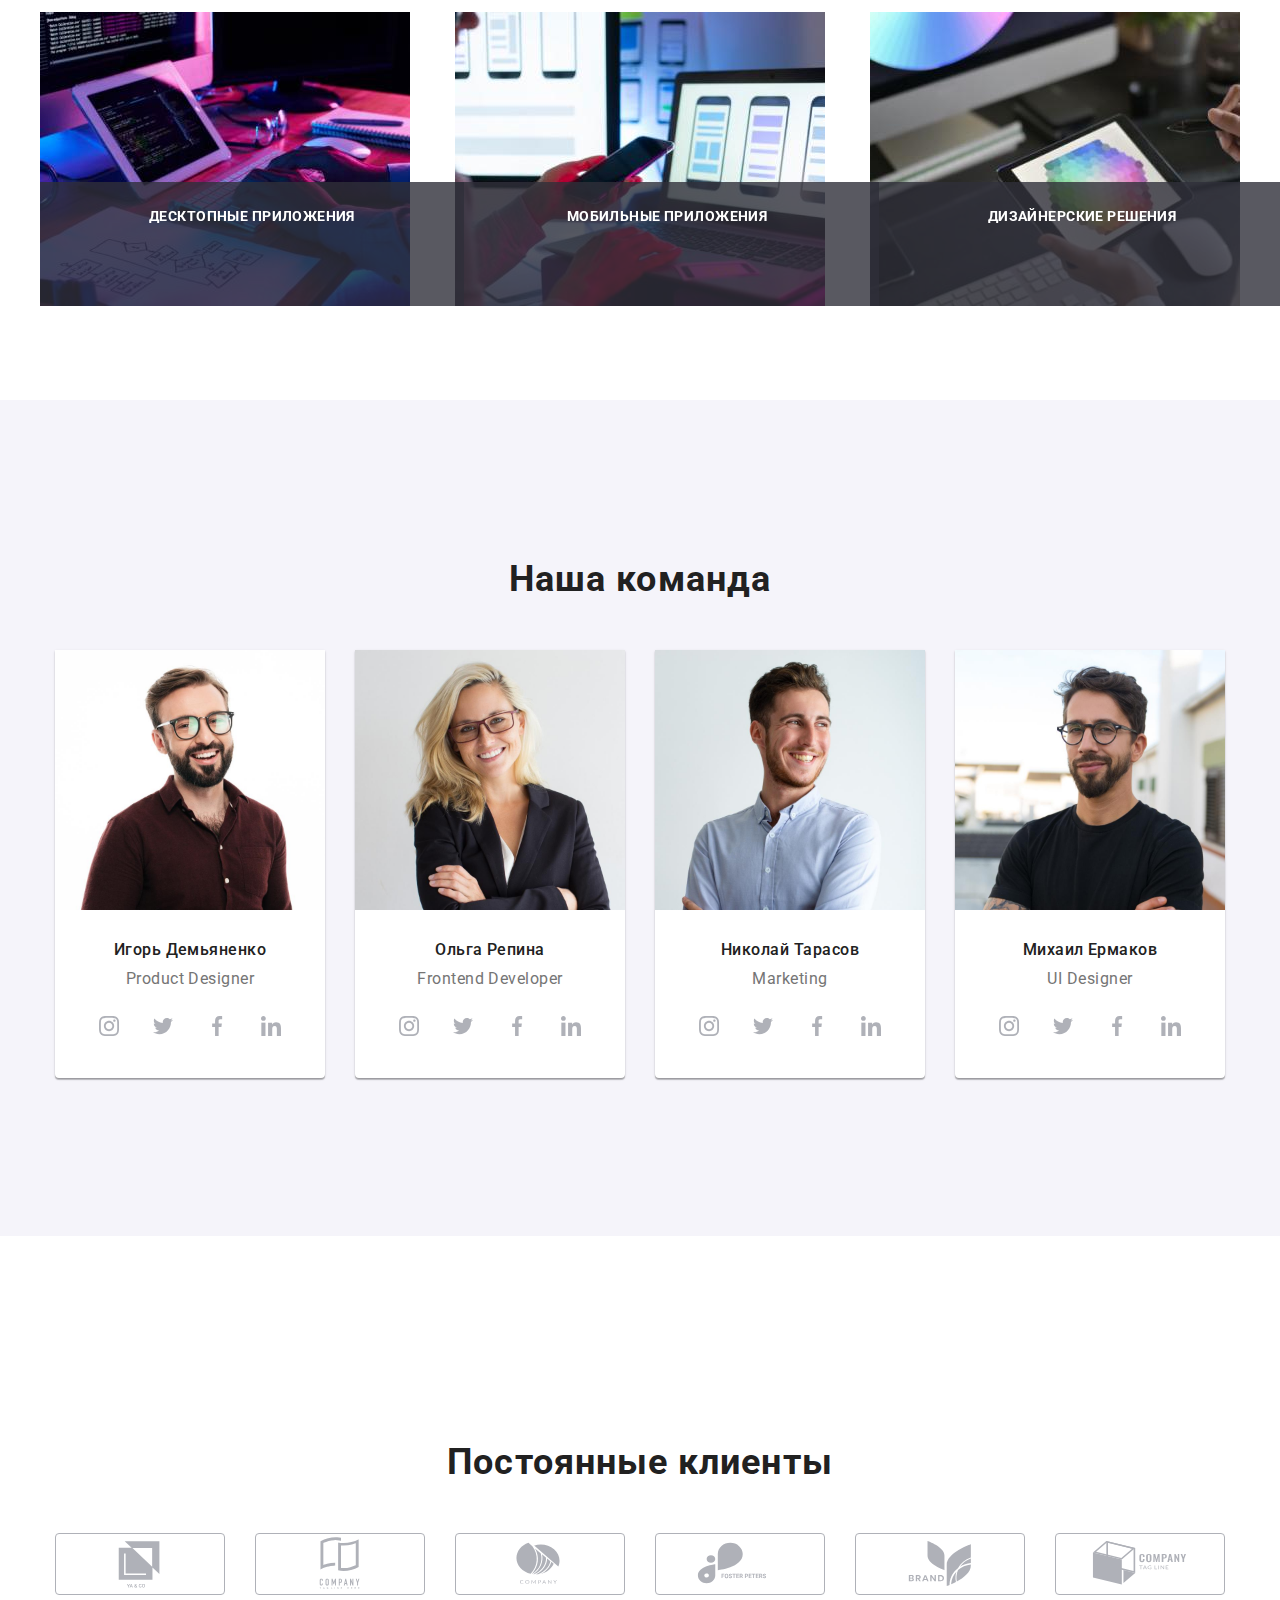
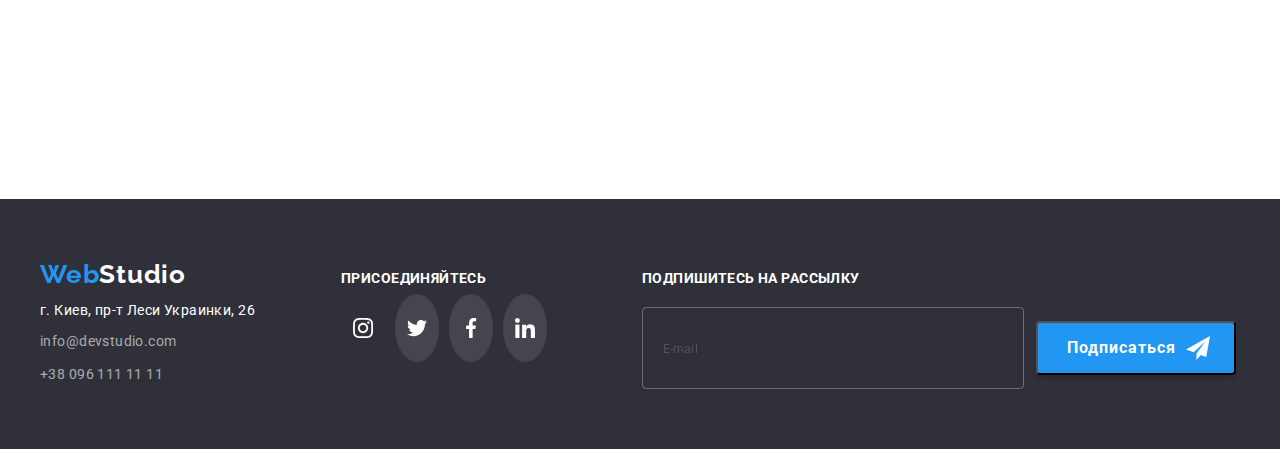
==== commit e2bc390f: "final delivery" ====
--- a/index.html
+++ b/index.html
@@ -24,7 +24,7 @@
       crossorigin="anonymous"
       referrerpolicy="no-referrer"
     />
-    <link rel="stylesheet" href="./css/style.css" />
+    <link rel="stylesheet" href="./css/main.min.css" />
     <link
       rel="preconnect"
       href="https://fonts.googleapis.com"
@@ -40,7 +40,7 @@
     />
   </head>
   <body>
-    <!-- Шапка сторінки -->
+    <!-- HEADER -->
     <header class="header">
       <div class="container header-container">
         <nav class="header-navigation">
@@ -48,22 +48,22 @@
             ><span class="logo-web">Web</span>Studio</a
           >
           <ul class="site-nav">
-            <li class="header-item">
+            <li class="site-nav__item">
               <a
                 href="./index.html"
-                class="site-nav-link active"
+                class="site-nav__link active"
                 >Студия</a
               >
             </li>
-            <li class="header-item">
+            <li class="site-nav__item">
               <a
                 href="./portfolio.html"
-                class="site-nav-link"
+                class="site-nav__link"
                 >Портфолио</a
               >
             </li>
-            <li class="header-item">
-              <a href="#contacts" class="site-nav-link"
+            <li class="site-nav__item">
+              <a href="#contacts" class="site-nav__link"
                 >Контакты</a
               >
             </li>
@@ -106,25 +106,25 @@
     <main>
       <!-- HERO -->
       <section class="hero section">
-        <div class="container hero-container">
-          <h1 class="hero-title">
+        <div class="container hero__container">
+          <h1 class="hero__title">
             Эффективные решения для вашего бизнеса
           </h1>
           <button
             type="button"
-            class="hero-button"
+            class="hero__button"
             data-modal-open
           >
             Заказать услугу
           </button>
         </div>
       </section>
-      <section class="section-two section">
-        <ul class="container section-two-list">
-          <li class="section-two-item">
-            <div class="section-two-thumb">
+      <section class="benefits section">
+        <ul class="container benefits__list">
+          <li class="benefits__item">
+            <div class="benefits__thumb">
               <svg
-                class="section-two-icon"
+                class="benefits__icon"
                 width="70"
                 height="70"
               >
@@ -133,19 +133,19 @@
                 ></use>
               </svg>
             </div>
-            <h3 class="section-two-title">
+            <h3 class="benefits__title">
               Внимание к деталям
             </h3>
-            <p class="section-two-text">
+            <p class="benefits__text">
               Идейные соображения, а также начало
               повседневной работы по формированию
               позиции.
             </p>
           </li>
-          <li class="section-two-item">
-            <div class="section-two-thumb">
+          <li class="benefits__item">
+            <div class="benefits__thumb">
               <svg
-                class="section-two-icon"
+                class="benefits__icon"
                 width="70"
                 height="70"
               >
@@ -154,19 +154,19 @@
                 ></use>
               </svg>
             </div>
-            <h3 class="section-two-title">
+            <h3 class="benefits__title">
               Пунктуальность
             </h3>
-            <p class="section-two-text">
+            <p class="benefits__text">
               Задача организации, в особенности же
               рамки и место обучения кадров влечет за
               собой.
             </p>
           </li>
-          <li class="section-two-item">
-            <div class="section-two-thumb">
+          <li class="benefits__item">
+            <div class="benefits__thumb">
               <svg
-                class="section-two-icon"
+                class="benefits__icon"
                 width="70"
                 height="70"
               >
@@ -175,19 +175,19 @@
                 ></use>
               </svg>
             </div>
-            <h3 class="section-two-title">
+            <h3 class="benefits__title">
               Планирование
             </h3>
-            <p class="section-two-text">
+            <p class="benefits__text">
               Равным образом консультация с широким
               активом в значительной степени
               обуславливает.
             </p>
           </li>
-          <li class="section-two-item">
-            <div class="section-two-thumb">
+          <li class="benefits__item">
+            <div class="benefits__thumb">
               <svg
-                class="section-two-icon"
+                class="benefits__icon"
                 width="70"
                 height="70"
               >
@@ -196,10 +196,10 @@
                 ></use>
               </svg>
             </div>
-            <h3 class="section-two-title">
+            <h3 class="benefits__title">
               Современные технологии
             </h3>
-            <p class="section-two-text">
+            <p class="benefits__text">
               Значимость этих проблем настолько
               очевидна, что реализация плановых
               заданий.
@@ -207,49 +207,49 @@
           </li>
         </ul>
       </section>
-      <section class="section section-three">
-        <h2 class="section-three-title">
+      <section class="work section">
+        <h2 class="work__title">
           Чем мы занимаемся
         </h2>
-        <ul class="container section-three-list">
-          <li class="section-three-item">
-            <div class="section-three-content">
+        <ul class="container work__list">
+          <li class="work__item">
+            <div class="work__content">
               <img
-                class="section-three-thumb"
+                class="work__thumb"
                 src="./images/img-pc.jpg"
                 alt="Десктопные приложения"
                 width="370"
                 height="294"
               />
-              <p class="section-three-text">
+              <p class="work__text">
                 Десктопные приложения
               </p>
             </div>
           </li>
-          <li class="section-three-item">
-            <div class="section-three-content">
+          <li class="work__item">
+            <div class="work__content">
               <img
-                class="section-three-thumb"
+                class="work__thumb"
                 src="./images/img-smartphone.jpg"
                 alt="Мобильные приложения"
                 width="370"
                 height="294"
               />
-              <p class="section-three-text">
+              <p class="work__text">
                 Мобильные приложения
               </p>
             </div>
           </li>
-          <li class="section-three-item">
-            <div class="section-three-content">
+          <li class="work__item">
+            <div class="work__content">
               <img
-                class="section-three-thumb"
+                class="work__thumb"
                 src="./images/img-tablet.jpg"
                 alt="UI/UX дизайн"
                 width="370"
                 height="294"
               />
-              <p class="section-three-text">
+              <p class="work__text">
                 Дизайнерские решения
               </p>
             </div>
@@ -259,79 +259,77 @@
 
       <!-- OUR TEAM SECTION -->
 
-      <section class="section-four section">
-        <h2 class="section-four-title">
+      <section class="team section">
+        <h2 class="team__title">
           Наша команда
         </h2>
-        <ul class="section-four-list">
-          <li class="section-four-item">
+        <ul class="team__list">
+          <li class="team__item">
             <img
               src="./images/product-designer.jpg"
               alt="Наша команда"
               width="270"
               height="260"
-              class="team-photo"
+              class="team__photo"
             />
-            <div class="section-four-content">
-              <h3 class="section-four-sub-title">
+            <div class="team__content">
+              <h3 class="team__sub-title">
                 Игорь Демьяненко
               </h3>
-              <p lang="en" class="section-four-text">
+              <p lang="en" class="team__text">
                 Product Designer
               </p>
-              <!-- </div>
-              <div class="team-social"> -->
-              <ul class="team-social-list">
-                <li class="team-social-item">
+              <ul class="team-social__list">
+                <li class="team-social__item">
                   <a
                     href="https://www.instagram.com/"
-                    class="team-social-link"
-                    target="_blank"
-                    rel="noopener noreferrer nofollow"
-                  >
-                    <svg class="team-social-icon">
+                    class="team-social__link"
+                    target="_blank"
+                    rel="noopener noreferrer nofollow"
+                  >
+                    <svg class="team-social__icon">
                       <use
                         href="./images/icons.svg#icon-team-instagram"
                       ></use>
                     </svg>
                   </a>
                 </li>
-                <li class="team-social-item">
+                <li class="team-social__item">
                   <a
                     href="https://twitter.com/?lang=uk"
-                    class="team-social-link"
-                    target="_blank"
-                    rel="noopener noreferrer nofollow"
-                  >
-                    <svg class="team-social-icon">
+                    class="team-social__link"
+                    target="_blank"
+                    rel="noopener noreferrer nofollow"
+                  >
+                    <svg class="team-social__icon">
                       <use
                         href="./images/icons.svg#icon-team-twitter"
                       ></use>
                     </svg>
                   </a>
                 </li>
-                <li class="team-social-item">
+                <li class="team-social__item">
                   <a
                     href="https://www.facebook.com/"
-                    class="team-social-link"
-                    target="_blank"
-                    rel="noopener noreferrer nofollow"
-                  >
-                    <svg class="team-social-icon">
+                    class="team-social__link"
+                    target="_blank"
+                    rel="noopener noreferrer nofollow"
+                  >
+                    <svg class="team-social__icon">
                       <use
                         href="./images/icons.svg#icon-team-facebook"
                       ></use>
                     </svg>
                   </a>
                 </li>
-                <li class="team-social-item">
+                <li class="team-social__item">
                   <a
                     href="https://www.linkedin.com/"
-                    class="team-social-link"
-                    target="_blank"
-                    rel="noopener noreferrer nofollow"
-                  >
-                    <svg class="team-social-icon">
+                    class="team-social__link"
+                    target="_blank"
+                    rel="noopener noreferrer nofollow"
+                  >
+                    <svg class="team-social__icon">
                       <use
                         href="./images/icons.svg#icon-team-linkedin"
                       ></use>
@@ -341,8 +339,8 @@
               </ul>
             </div>
           </li>
-          <li class="section-four-item">
-            <div class="section-four-thumb">
+          <li class="team__item">
+            <div class="team__thumb">
               <img
                 src="./images/frontend-developer.jpg"
                 alt="Наша команда"
@@ -351,66 +349,64 @@
                 class="team-photo"
               />
             </div>
-            <div class="section-four-content">
-              <h3 class="section-four-sub-title">
+            <div class="team__content">
+              <h3 class="team__sub-title">
                 Ольга Репина
               </h3>
-              <p lang="en" class="section-four-text">
+              <p lang="en" class="team__text">
                 Frontend Developer
               </p>
-              <!-- </div>
-              <div class="team-social"> -->
-              <ul class="team-social-list">
-                <li class="team-social-item">
+              <ul class="team-social__list">
+                <li class="team-social__item">
                   <a
                     href="https://www.instagram.com/"
-                    class="team-social-link"
-                    target="_blank"
-                    rel="noopener noreferrer nofollow"
-                  >
-                    <svg class="team-social-icon">
+                    class="team-social__link"
+                    target="_blank"
+                    rel="noopener noreferrer nofollow"
+                  >
+                    <svg class="team-social__icon">
                       <use
                         href="./images/icons.svg#icon-team-instagram"
                       ></use>
                     </svg>
                   </a>
                 </li>
-                <li class="team-social-item">
+                <li class="team-social__item">
                   <a
                     href="https://twitter.com/?lang=uk"
-                    class="team-social-link"
-                    target="_blank"
-                    rel="noopener noreferrer nofollow"
-                  >
-                    <svg class="team-social-icon">
+                    class="team-social__link"
+                    target="_blank"
+                    rel="noopener noreferrer nofollow"
+                  >
+                    <svg class="team-social__icon">
                       <use
                         href="./images/icons.svg#icon-team-twitter"
                       ></use>
                     </svg>
                   </a>
                 </li>
-                <li class="team-social-item">
+                <li class="team-social__item">
                   <a
                     href="https://www.facebook.com/"
-                    class="team-social-link"
-                    target="_blank"
-                    rel="noopener noreferrer nofollow"
-                  >
-                    <svg class="team-social-icon">
+                    class="team-social__link"
+                    target="_blank"
+                    rel="noopener noreferrer nofollow"
+                  >
+                    <svg class="team-social__icon">
                       <use
                         href="./images/icons.svg#icon-team-facebook"
                       ></use>
                     </svg>
                   </a>
                 </li>
-                <li class="team-social-item">
+                <li class="team-social__item">
                   <a
                     href="https://www.linkedin.com/"
-                    class="team-social-link"
-                    target="_blank"
-                    rel="noopener noreferrer nofollow"
-                  >
-                    <svg class="team-social-icon">
+                    class="team-social__link"
+                    target="_blank"
+                    rel="noopener noreferrer nofollow"
+                  >
+                    <svg class="team-social__icon">
                       <use
                         href="./images/icons.svg#icon-team-linkedin"
                       ></use>
@@ -420,8 +416,8 @@
               </ul>
             </div>
           </li>
-          <li class="section-four-item">
-            <div class="section-four-thumb">
+          <li class="team__item">
+            <div class="team__thumb">
               <img
                 src="./images/marketing.jpg"
                 alt="Наша команда"
@@ -430,66 +426,64 @@
                 class="team-photo"
               />
             </div>
-            <div class="section-four-content">
-              <h3 class="section-four-sub-title">
+            <div class="team__content">
+              <h3 class="team__sub-title">
                 Николай Тарасов
               </h3>
-              <p lang="en" class="section-four-text">
+              <p lang="en" class="team__text">
                 Marketing
               </p>
-              <!-- </div>
-              <div class="team-social"> -->
-              <ul class="team-social-list">
-                <li class="team-social-item">
+              <ul class="team-social__list">
+                <li class="team-social__item">
                   <a
                     href="https://www.instagram.com/"
-                    class="team-social-link"
-                    target="_blank"
-                    rel="noopener noreferrer nofollow"
-                  >
-                    <svg class="team-social-icon">
+                    class="team-social__link"
+                    target="_blank"
+                    rel="noopener noreferrer nofollow"
+                  >
+                    <svg class="team-social__icon">
                       <use
                         href="./images/icons.svg#icon-team-instagram"
                       ></use>
                     </svg>
                   </a>
                 </li>
-                <li class="team-social-item">
+                <li class="team-social__item">
                   <a
                     href="https://twitter.com/?lang=uk"
-                    class="team-social-link"
-                    target="_blank"
-                    rel="noopener noreferrer nofollow"
-                  >
-                    <svg class="team-social-icon">
+                    class="team-social__link"
+                    target="_blank"
+                    rel="noopener noreferrer nofollow"
+                  >
+                    <svg class="team-social__icon">
                       <use
                         href="./images/icons.svg#icon-team-twitter"
                       ></use>
                     </svg>
                   </a>
                 </li>
-                <li class="team-social-item">
+                <li class="team-social__item">
                   <a
                     href="https://www.facebook.com/"
-                    class="team-social-link"
-                    target="_blank"
-                    rel="noopener noreferrer nofollow"
-                  >
-                    <svg class="team-social-icon">
+                    class="team-social__link"
+                    target="_blank"
+                    rel="noopener noreferrer nofollow"
+                  >
+                    <svg class="team-social__icon">
                       <use
                         href="./images/icons.svg#icon-team-facebook"
                       ></use>
                     </svg>
                   </a>
                 </li>
-                <li class="team-social-item">
+                <li class="team-social__item">
                   <a
                     href="https://www.linkedin.com/"
-                    class="team-social-link"
-                    target="_blank"
-                    rel="noopener noreferrer nofollow"
-                  >
-                    <svg class="team-social-icon">
+                    class="team-social__link"
+                    target="_blank"
+                    rel="noopener noreferrer nofollow"
+                  >
+                    <svg class="team-social__icon">
                       <use
                         href="./images/icons.svg#icon-team-linkedin"
                       ></use>
@@ -499,8 +493,8 @@
               </ul>
             </div>
           </li>
-          <li class="section-four-item">
-            <div class="section-four-thumb">
+          <li class="team__item">
+            <div class="team__thumb">
               <img
                 src="./images/ui-designer.jpg"
                 alt="Наша команда"
@@ -509,66 +503,66 @@
                 class="team-photo"
               />
             </div>
-            <div class="section-four-content">
-              <h3 class="section-four-sub-title">
+            <div class="team__content">
+              <h3 class="team__sub-title">
                 Михаил Ермаков
               </h3>
-              <p lang="en" class="section-four-text">
+              <p lang="en" class="team__text">
                 UI Designer
               </p>
               <!-- </div>
               <div class="team-social"> -->
-              <ul class="team-social-list">
-                <li class="team-social-item">
+              <ul class="team-social__list">
+                <li class="team-social__item">
                   <a
                     href="https://www.instagram.com/"
-                    class="team-social-link"
-                    target="_blank"
-                    rel="noopener noreferrer nofollow"
-                  >
-                    <svg class="team-social-icon">
+                    class="team-social__link"
+                    target="_blank"
+                    rel="noopener noreferrer nofollow"
+                  >
+                    <svg class="team-social__icon">
                       <use
                         href="./images/icons.svg#icon-team-instagram"
                       ></use>
                     </svg>
                   </a>
                 </li>
-                <li class="team-social-item">
+                <li class="team-social__item">
                   <a
                     href="https://twitter.com/?lang=uk"
-                    class="team-social-link"
-                    target="_blank"
-                    rel="noopener noreferrer nofollow"
-                  >
-                    <svg class="team-social-icon">
+                    class="team-social__link"
+                    target="_blank"
+                    rel="noopener noreferrer nofollow"
+                  >
+                    <svg class="team-social__icon">
                       <use
                         href="./images/icons.svg#icon-team-twitter"
                       ></use>
                     </svg>
                   </a>
                 </li>
-                <li class="team-social-item">
+                <li class="team-social__item">
                   <a
                     href="https://www.facebook.com/"
-                    class="team-social-link"
-                    target="_blank"
-                    rel="noopener noreferrer nofollow"
-                  >
-                    <svg class="team-social-icon">
+                    class="team-social__link"
+                    target="_blank"
+                    rel="noopener noreferrer nofollow"
+                  >
+                    <svg class="team-social__icon">
                       <use
                         href="./images/icons.svg#icon-team-facebook"
                       ></use>
                     </svg>
                   </a>
                 </li>
-                <li class="team-social-item">
+                <li class="team-social__item">
                   <a
                     href="https://www.linkedin.com/"
-                    class="team-social-link"
-                    target="_blank"
-                    rel="noopener noreferrer nofollow"
-                  >
-                    <svg class="team-social-icon">
+                    class="team-social__link"
+                    target="_blank"
+                    rel="noopener noreferrer nofollow"
+                  >
+                    <svg class="team-social__icon">
                       <use
                         href="./images/icons.svg#icon-team-linkedin"
                       ></use>
@@ -580,16 +574,18 @@
           </li>
         </ul>
       </section>
-      <section class="section-five section">
+
+      <!-- OUR CLIENTS -->
+      <section class="clients section">
         <div class="container">
-          <h2 class="section-five-title">
+          <h2 class="clients__title">
             Постоянные клиенты
           </h2>
-          <ul class="section-five-list">
-            <li class="section-five-item">
-              <a href="" class="clients-icon-link">
+          <ul class="clients__list">
+            <li class="clients__item">
+              <a href="" class="clients__link">
                 <svg
-                  class="clients-icon"
+                  class="clients__icon"
                   width="106"
                   height="60"
                 >
@@ -599,10 +595,10 @@
                 </svg>
               </a>
             </li>
-            <li class="section-five-item">
-              <a href="" class="clients-icon-link">
+            <li class="clients__item">
+              <a href="" class="clients__link">
                 <svg
-                  class="clients-icon"
+                  class="clients__icon"
                   width="106"
                   height="60"
                 >
@@ -612,10 +608,10 @@
                 </svg>
               </a>
             </li>
-            <li class="section-five-item">
-              <a href="" class="clients-icon-link">
+            <li class="clients__item">
+              <a href="" class="clients__link">
                 <svg
-                  class="clients-icon"
+                  class="clients__icon"
                   width="106"
                   height="60"
                 >
@@ -625,10 +621,10 @@
                 </svg>
               </a>
             </li>
-            <li class="section-five-item">
-              <a href="" class="clients-icon-link">
+            <li class="clients__item">
+              <a href="" class="clients__link">
                 <svg
-                  class="clients-icon"
+                  class="clients__icon"
                   width="106"
                   height="60"
                 >
@@ -638,10 +634,10 @@
                 </svg>
               </a>
             </li>
-            <li class="section-five-item">
-              <a href="" class="clients-icon-link">
+            <li class="clients__item">
+              <a href="" class="clients__link">
                 <svg
-                  class="clients-icon"
+                  class="clients__icon"
                   width="106"
                   height="60"
                 >
@@ -651,10 +647,10 @@
                 </svg>
               </a>
             </li>
-            <li class="section-five-item">
-              <a href="" class="clients-icon-link">
+            <li class="clients__item">
+              <a href="" class="clients__link">
                 <svg
-                  class="clients-icon"
+                  class="clients__icon"
                   width="106"
                   height="60"
                 >
@@ -668,6 +664,9 @@
         </div>
       </section>
     </main>
+
+    <!-- FOOTER -->
+
     <footer class="footer section">
       <div class="container footer-wrp">
         <div class="footer-address-container">
@@ -676,28 +675,28 @@
             ><span class="logo-web">Web</span>Studio</a
           >
           <address>
-            <ul class="footer-list">
-              <li class="footer-item">
+            <ul class="footer__list">
+              <li class="footer__item">
                 <a
                   href="https://goo.gl/maps/dR3RgNgynanYJw8FA"
                   target="_blank"
                   rel="noopener noreferrer nofollow"
-                  class="footer-address"
+                  class="footer__address"
                 >
                   г. Киев, пр-т Леси Украинки, 26
                 </a>
               </li>
-              <li class="footer-item">
+              <li class="footer__item">
                 <a
                   href="mailto:info@devstudio.com"
-                  class="footer-contacts"
+                  class="footer__link"
                   >info@devstudio.com</a
                 >
               </li>
-              <li class="footer-item">
+              <li class="footer__item">
                 <a
                   href="tel:+380961111111"
-                  class="footer-contacts"
+                  class="footer__link"
                   >+38 096 111 11 11</a
                 >
               </li>
@@ -705,60 +704,60 @@
           </address>
         </div>
         <div class="footer-social-container">
-          <p class="footer-social-title">
+          <p class="footer-social__title">
             присоединяйтесь
           </p>
-          <ul class="footer-social-list">
-            <li class="footer-social-item">
+          <ul class="footer-social__list">
+            <li class="footer-social__item">
               <a
                 href="https://www.instagram.com/"
                 class="footer-social-link"
                 target="_blank"
                 rel="noopener noreferrer nofollow"
               >
-                <svg class="footer-social-icon">
+                <svg class="footer-social__icon">
                   <use
                     href="./images/icons.svg#icon-team-instagram"
                   ></use>
                 </svg>
               </a>
             </li>
-            <li class="footer-social-item">
+            <li class="footer-social__item">
               <a
                 href="https://twitter.com/?lang=uk"
-                class="footer-social-link"
+                class="footer-social__link"
                 target="_blank"
                 rel="noopener noreferrer nofollow"
               >
-                <svg class="footer-social-icon">
+                <svg class="footer-social__icon">
                   <use
                     href="./images/icons.svg#icon-team-twitter"
                   ></use>
                 </svg>
               </a>
             </li>
-            <li class="footer-social-item">
+            <li class="footer-social__item">
               <a
                 href="https://www.facebook.com/"
-                class="footer-social-link"
+                class="footer-social__link"
                 target="_blank"
                 rel="noopener noreferrer nofollow"
               >
-                <svg class="footer-social-icon">
+                <svg class="footer-social__icon">
                   <use
                     href="./images/icons.svg#icon-team-facebook"
                   ></use>
                 </svg>
               </a>
             </li>
-            <li class="footer-social-item">
+            <li class="footer-social__item">
               <a
                 href="https://www.linkedin.com/"
-                class="footer-social-link"
+                class="footer-social__link"
                 target="_blank"
                 rel="noopener noreferrer nofollow"
               >
-                <svg class="footer-social-icon">
+                <svg class="footer-social__icon">
                   <use
                     href="./images/icons.svg#icon-team-linkedin"
                   ></use>
@@ -774,18 +773,18 @@
           <form class="footer-form">
             <input
               type="email"
-              class="footer-form-input"
+              class="footer-form__input"
               name="subscribe"
               placeholder="E-mail"
               autocomplete="email"
             />
             <button
               type="submit"
-              class="footer-form-btn"
+              class="footer-form__btn"
             >
               Подписаться
               <svg
-                class="footer-form-icon"
+                class="footer-form__icon"
                 width="24"
                 height="24"
               >
@@ -798,15 +797,18 @@
         </div>
       </div>
     </footer>
+
+    <!-- MODAL -->
+
     <div class="backdrop is-hidden" data-modal>
       <div class="modal">
         <button
           type="button"
-          class="modal-close"
+          class="modal-close__btn"
           data-modal-close
         >
           <svg
-            class="modal-close-icon"
+            class="modal-close__icon"
             width="18"
             height="18"
           >
@@ -815,27 +817,18 @@
             ></use>
           </svg>
         </button>
-        <p class="modal-title">
+        <p class="modal__title">
           Оставьте свои данные, мы вам перезвоним
         </p>
 
-        <form action="#" class="modal-form">
-          <div class="modal-input">
+        <form action="#" class="modal__form">
+          <div class="modal__input">
             <lable
               for="username"
-              class="modal-input-text"
+              class="modal__lable"
               >Имя</lable
             >
             <div class="modal-input-wrap">
-              <svg
-                class="modal-input-icon"
-                width="18"
-                height="18"
-              >
-                <use
-                  href="./images/icons.svg#icon-person"
-                ></use>
-              </svg>
               <input
                 type="text"
                 name="username"
@@ -845,6 +838,15 @@
                 autofocus
                 class="modal-input-field"
               />
+              <svg
+                class="modal-input-icon"
+                width="18"
+                height="18"
+              >
+                <use
+                  href="./images/icons.svg#icon-person"
+                ></use>
+              </svg>
             </div>
           </div>
 
@@ -853,15 +855,6 @@
               >Телефон</lable
             >
             <div class="modal-input-wrap">
-              <svg
-                class="modal-input-icon"
-                width="18"
-                height="18"
-              >
-                <use
-                  href="./images/icons.svg#icon-phone-black"
-                ></use>
-              </svg>
               <input
                 type="tel"
                 id="tel"
@@ -872,6 +865,15 @@
                 maxlength="13"
                 class="modal-input-field"
               />
+              <svg
+                class="modal-input-icon"
+                width="18"
+                height="18"
+              >
+                <use
+                  href="./images/icons.svg#icon-phone-black"
+                ></use>
+              </svg>
             </div>
           </div>
 
@@ -883,15 +885,6 @@
               Почта
             </lable>
             <div class="modal-input-wrap">
-              <svg
-                class="modal-input-icon"
-                width="18"
-                height="18"
-              >
-                <use
-                  href="./images/icons.svg#icon-email"
-                ></use>
-              </svg>
               <input
                 type="email"
                 id="email"
@@ -899,6 +892,15 @@
                 required
                 class="modal-input-field"
               />
+              <svg
+                class="modal-input-icon"
+                width="18"
+                height="18"
+              >
+                <use
+                  href="./images/icons.svg#icon-email"
+                ></use>
+              </svg>
             </div>
           </div>
 
@@ -924,19 +926,24 @@
               type="checkbox"
               name="policy"
               id="policy"
-              class="modal-checkbox"/>
+              class="modal-checkbox"
+            />
             <label for="policy" class="checkbox-text">
               <span class="checkbox-item">
                 <svg
                   class="checkbox-icon"
                   width="11"
-                  height="8">
-                  <use
-                    href="./images/icons.svg#icon-checkmark"></use>
+                  height="8"
+                >
+                  <use
+                    href="./images/icons.svg#icon-checkmark"
+                  ></use>
                 </svg>
               </span>
               Соглашаюсь с рассылкой и принимаю&nbsp;
-              <a href="#"> Условия договора</a>
+              <a href="#" class="policy-link">
+                Условия договора</a
+              >
             </label>
           </div>
           <button type="submit" class="btn modal-btn">
--- a/css/main.min.css
+++ b/css/main.min.css
@@ -0,0 +1,10 @@
+:root{--main-title-color: #ffffff;--second-title-color: #212121;--main-text-color: #757575;--second-text-color: #ffffff;--accent-color: #188ce8;--main-btn-color: #2196f3;--header-text-color: #212121;--projects-list-gap: 30px}.visually-hidden{position:absolute;width:1px;height:1px;margin:-1px;padding:0;overflow:hidden;border:0;clip:rect(0 0 0 0)}img{display:block;max-width:100%;height:auto}a{-webkit-transition:color 250ms linear,+ background-color 250ms linear;transition:color 250ms linear,+ background-color 250ms linear}textarea{resize:none}.section{padding-top:94px;padding-bottom:94px}body{background-color:#fff;font-family:'Roboto', sans-serif}.main-container{display:-webkit-box;display:-ms-flexbox;display:flex;-webkit-box-orient:vertical;-webkit-box-direction:normal;-ms-flex-direction:column;flex-direction:column}.container{width:1200px;margin:0 auto;padding-left:15px;padding-right:15px}.backdrop{width:100vw;height:100vh;position:fixed;top:0;left:0;background:rgba(0,0,0,0.514);cursor:not-allowed;pointer-events:visible}.modal{display:block;position:absolute;top:50%;left:50%;-webkit-transform:translate(-50%, -50%);transform:translate(-50%, -50%);width:530px;min-height:581px;padding:40px;background:#ffffff;-webkit-box-shadow:0px 1px 3px rgba(0,0,0,0.12),0px 1px 1px rgba(0,0,0,0.14),0px 2px 1px rgba(0,0,0,0.2);box-shadow:0px 1px 3px rgba(0,0,0,0.12),0px 1px 1px rgba(0,0,0,0.14),0px 2px 1px rgba(0,0,0,0.2);border-radius:4px;cursor:auto;z-index:2}.modal__title{font-style:normal;font-weight:700;font-size:20px;line-height:1.15;text-align:center;letter-spacing:0.03em;color:var(--second-title-color);margin-bottom:12px}.modal__input{margin-bottom:10px}.modal__lable{font-style:normal;font-weight:400;font-size:12px;line-height:1.17;letter-spacing:0.01em;color:var(--main-text-color);margin-bottom:5px;display:block}.modal-input-field{width:100%;height:40px;border:1px solid rgba(33,33,33,0.2);-webkit-box-sizing:border-box;box-sizing:border-box;border-radius:4px;padding-left:42px;padding-right:12px;-webkit-transition:border-color 250ms cubic-bezier(0.4, 0, 0.2, 1);transition:border-color 250ms cubic-bezier(0.4, 0, 0.2, 1)}.modal-input-field:focus+.modal-input-icon{border-color:#2196f3;fill:#2196f3}.modal-comment-field{width:448px;height:120px;border:1px solid rgba(33,33,33,0.2);border-radius:4px;resize:none;padding:12px 16px;-webkit-transition:border-color 250ms cubic-bezier(0.4, 0, 0.2, 1) background-color 250ms cubic-bezier(0.4, 0, 0.2, 1);transition:border-color 250ms cubic-bezier(0.4, 0, 0.2, 1) background-color 250ms cubic-bezier(0.4, 0, 0.2, 1)}::-webkit-input-placeholder{font-family:Roboto;font-style:normal;font-weight:400;font-size:12px;line-height:1.17;letter-spacing:0.01em;color:rgba(117,117,117,0.5);opacity:1;-webkit-transition:opacity 0.3s ease;transition:opacity 0.3s ease}:focus::-webkit-input-placeholder{opacity:0;-webkit-transition:opacity 0.3s ease;transition:opacity 0.3s ease}::-moz-placeholder{font-family:Roboto;font-style:normal;font-weight:400;font-size:12px;line-height:1.17;letter-spacing:0.01em;color:rgba(117,117,117,0.5);opacity:1;-webkit-transition:opacity 0.3s ease;transition:opacity 0.3s ease}:focus::-moz-placeholder{opacity:0;-webkit-transition:opacity 0.3s ease;transition:opacity 0.3s ease}.modal-input-wrap{position:relative}.modal-input-icon{fill:var(--header-text-color);position:absolute;top:50%;left:12px;-webkit-transform:translateY(-50%);transform:translateY(-50%);-webkit-transition:fill 250ms cubic-bezier(0.4, 0, 0.2, 1);transition:fill 250ms cubic-bezier(0.4, 0, 0.2, 1)}.modal-input-field:focus,.modal-comment-field:focus{border-color:#2196f3;border-radius:4px;cursor:pointer;outline:none}.modal-close__btn{width:30px;height:30px;background:#ffffff;border:1px solid rgba(0,0,0,0.1);-webkit-box-sizing:border-box;box-sizing:border-box;border-radius:50%;position:absolute;top:8px;right:8px;display:-webkit-box;display:-ms-flexbox;display:flex;-webkit-box-align:center;-ms-flex-align:center;align-items:center;-webkit-box-pack:center;-ms-flex-pack:center;justify-content:center;cursor:pointer}.modal-close__btn:hover .modal-close__icon{fill:#2196f3;cursor:pointer}.modal-checkbox{-webkit-appearance:none;-moz-appearance:none;appearance:none}.modal-checkbox:checked+.checkbox-text .checkbox-item{background-color:var(--accent-color);border:none}.checkbox-item{width:16px;height:15px;border:2px solid #000000;border-radius:2px;margin-right:7px;display:-webkit-box;display:-ms-flexbox;display:flex;-webkit-box-align:center;-ms-flex-align:center;align-items:center;-webkit-box-pack:center;-ms-flex-pack:center;justify-content:center}.checkbox-text{font-style:normal;font-weight:400;font-size:14px;line-height:1.71;letter-spacing:0.03em;color:#757575;display:-webkit-box;display:-ms-flexbox;display:flex;-webkit-box-align:center;-ms-flex-align:center;align-items:center;-webkit-box-pack:center;-ms-flex-pack:center;justify-content:center;padding-bottom:30px}.policy-link{color:var(--main-btn-color)}.modal-btn{font-style:normal;font-weight:700;font-size:16px;line-height:1.87;min-width:200px;min-height:50px;display:block;-webkit-box-align:center;-ms-flex-align:center;align-items:center;text-align:center;letter-spacing:0.06em;color:var(--main-title-color);background:#2196f3;-webkit-box-shadow:0px 4px 4px rgba(0,0,0,0.15);box-shadow:0px 4px 4px rgba(0,0,0,0.15);border-radius:4px;border:none;margin:0 auto;-webkit-transition:border-color 250ms cubic-bezier(0.4, 0, 0.2, 1);transition:border-color 250ms cubic-bezier(0.4, 0, 0.2, 1)}.modal-btn:hover,.modal-btn:focus{background:#188ce8;-webkit-box-shadow:0px 4px 4px rgba(0,0,0,0.15);box-shadow:0px 4px 4px rgba(0,0,0,0.15);border-radius:4px;cursor:pointer}.is-hidden{visibility:none;opacity:0;pointer-events:none}.header{background-color:#ffffff;border-bottom:1px solid #ececec}.header-container{display:-webkit-box;display:-ms-flexbox;display:flex;-webkit-box-align:center;-ms-flex-align:center;align-items:center}.header-navigation{display:-webkit-box;display:-ms-flexbox;display:flex;-webkit-box-align:center;-ms-flex-align:center;align-items:center}.site-nav{display:-webkit-box;display:-ms-flexbox;display:flex}.logo-header{font-style:normal;font-weight:700;font-family:'Raleway', sans-serif;color:#000;text-decoration:none;font-size:26px;line-height:1.19;letter-spacing:0.03em;margin-right:93px;padding-top:24px;padding-bottom:24px;display:block}.logo-web{color:#2196f3;text-decoration:none}.site-nav__item:not(:last-child){margin-right:50px}.site-nav__link{text-decoration:none;font-weight:500;font-size:14px;line-height:1.14;letter-spacing:0.02em;color:var(--header-text-color);padding-top:32px;padding-bottom:32px;display:block;-webkit-transition:color 250ms linear;transition:color 250ms linear;position:relative}.site-nav__link:hover,.site-nav__link:focus{color:var(--accent-color)}.site-nav__link.active::after{content:'';width:100%;height:4px;background-color:var(--accent-color);border-radius:2px;position:absolute;display:block;bottom:0;left:0}.header-contacts{display:-webkit-box;display:-ms-flexbox;display:flex;margin-left:auto}.top-contacts{text-decoration:none;color:var(--main-text-color);font-weight:500;font-size:14px;line-height:1.14;letter-spacing:0.02em;padding-top:32px;padding-bottom:32px;display:-webkit-box;display:-ms-flexbox;display:flex;-webkit-box-align:center;-ms-flex-align:center;align-items:center}.top-contacts:hover,.top-contacts:focus{color:var(--accent-color)}.top-contacts:hover .header-contacts-icon,.top-contacts:focus .header-contacts-icon{fill:var(--accent-color)}.top-tel{margin-left:50px}.header-contacts-icon{fill:var(--main-text-color);margin-right:10px}.hero{width:100%;min-height:600px;padding:200px 0;background-image:-webkit-gradient(linear, left top, right top, from(rgba(47,48,58,0.4)), to(rgba(47,48,58,0.4))),url(../images/Hero-Background.jpg);background-image:linear-gradient(to right, rgba(47,48,58,0.4), rgba(47,48,58,0.4)),url(../images/Hero-Background.jpg);background-repeat:no-repeat;background-size:cover;background-position:center;-webkit-box-shadow:0px 4px 4px 0px rgba(0,0,0,0.15);box-shadow:0px 4px 4px 0px rgba(0,0,0,0.15)}.hero__container{display:-webkit-box;display:-ms-flexbox;display:flex;-webkit-box-orient:vertical;-webkit-box-direction:normal;-ms-flex-direction:column;flex-direction:column;-webkit-box-align:center;-ms-flex-align:center;align-items:center}.hero__title{font-weight:900;font-size:44px;line-height:1.36;text-align:center;letter-spacing:0.06em;text-transform:uppercase;color:var(--main-title-color);margin-bottom:30px;width:700px}.hero__button{font-family:inherit;cursor:pointer;font-style:normal;font-weight:700;font-size:16px;line-height:1.87;color:var(--second-text-color);background:var(--main-btn-color);-webkit-box-shadow:0px 4px 4px rgba(0,0,0,0.15);box-shadow:0px 4px 4px rgba(0,0,0,0.15);border-radius:4px;border:none;min-width:200px;height:50px;-webkit-transition:color 250ms linear,+ background-color 250ms linear;transition:color 250ms linear,+ background-color 250ms linear}.hero__button:hover,.hero__button:focus{color:#ffffffcc;background:var(--accent-color);-webkit-box-shadow:0px 4px 4px rgba(0,0,0,0.15);box-shadow:0px 4px 4px rgba(0,0,0,0.15);border-radius:4px}.benefits{display:-webkit-box;display:-ms-flexbox;display:flex}.benefits__list{display:-webkit-box;display:-ms-flexbox;display:flex}.benefits__item{width:270px;min-height:251px}.benefits__item:not(:last-child){margin-right:30px}.benefits__thumb{width:270px;height:120px;display:-webkit-box;display:-ms-flexbox;display:flex;-webkit-box-align:center;-ms-flex-align:center;align-items:center;-webkit-box-pack:center;-ms-flex-pack:center;justify-content:center;margin-bottom:30px;background:#f5f4fa;border-radius:4px}.benefits__title{font-style:normal;font-weight:700;font-size:14px;line-height:1.14;letter-spacing:0.03em;text-transform:uppercase;color:var(--header-text-color);margin-bottom:10px}.benefits__text{font-size:14px;line-height:1.71;letter-spacing:0.03em;color:var(--main-text-color)}.work{display:-webkit-box;display:-ms-flexbox;display:flex;-webkit-box-orient:vertical;-webkit-box-direction:normal;-ms-flex-direction:column;flex-direction:column;padding-top:0}.work__title{font-style:normal;font-weight:700;font-size:36px;line-height:1.17;text-align:center;letter-spacing:0.03em;color:var(--header-text-color);margin-bottom:50px}.work__list{display:-webkit-box;display:-ms-flexbox;display:flex;-webkit-box-pack:justify;-ms-flex-pack:justify;justify-content:space-between}.work__item{position:relative;display:block}.work__thumb{z-index:-1}.work__text{position:absolute;font-style:normal;font-weight:700;font-size:14px;line-height:1.14;text-align:center;letter-spacing:0.03em;text-transform:uppercase;width:100%;height:70px;padding:27px;bottom:0;left:0;color:#ffffff;background:rgba(47,48,58,0.8);z-index:1}.team{background:#f5f4fa;display:-webkit-box;display:-ms-flexbox;display:flex;-webkit-box-orient:vertical;-webkit-box-direction:normal;-ms-flex-direction:column;flex-direction:column;-webkit-box-pack:center;-ms-flex-pack:center;justify-content:center;height:648px}.team__list{display:-webkit-box;display:-ms-flexbox;display:flex;-webkit-box-pack:justify;-ms-flex-pack:justify;justify-content:space-between;width:1170px;margin:0 auto}.team__item{display:-webkit-box;display:-ms-flexbox;display:flex;-webkit-box-orient:vertical;-webkit-box-direction:normal;-ms-flex-direction:column;flex-direction:column;background:#ffffff;-webkit-box-pack:center;-ms-flex-pack:center;justify-content:center;width:270px;background:#ffffff;-webkit-box-shadow:0px 1px 3px rgba(0,0,0,0.12),0px 1px 1px rgba(0,0,0,0.14),0px 2px 1px rgba(0,0,0,0.2);box-shadow:0px 1px 3px rgba(0,0,0,0.12),0px 1px 1px rgba(0,0,0,0.14),0px 2px 1px rgba(0,0,0,0.2);border-radius:0px 0px 4px 4px}.team__item:not(:last-child){margin-right:30px}.team__content{padding-top:30px}.team__title{font-weight:700;font-size:36px;line-height:1.17;text-align:center;letter-spacing:0.03em;color:var(--header-text-color);margin-bottom:50px}.team__sub-title{font-weight:500;font-size:16px;line-height:1.19;text-align:center;letter-spacing:0.03em;color:var(--header-text-color);margin-bottom:10px}.team__text{font-weight:400;font-size:16px;line-height:1.19;text-align:center;letter-spacing:0.03em;color:var(--main-text-color)}.team-social__list{display:-webkit-box;display:-ms-flexbox;display:flex;padding-top:16px;padding-bottom:30px}.team-social__item{width:44px;height:44px}.team-social__item:not(:last-child){margin-right:10px}.team-social__link{width:100%;height:100%;display:-webkit-box;display:-ms-flexbox;display:flex;-webkit-box-align:center;-ms-flex-align:center;align-items:center;-webkit-box-pack:center;-ms-flex-pack:center;justify-content:center;background-color:rgba(255,255,255,0.1);border-radius:50%;margin-left:32px}.team-social__link:hover,.team-social__link:focus{background-color:var(--accent-color)}.team-social__link:hover .team-social__icon,.team-social__link:focus .team-social__icon{fill:#ffffff}.team-social__icon{width:20px;height:20px;display:-webkit-box;display:-ms-flexbox;display:flex;-webkit-box-align:center;-ms-flex-align:center;align-items:center;-webkit-box-pack:center;-ms-flex-pack:center;justify-content:center;fill:#afb1b8}.clients{background:#ffffff;display:-webkit-box;display:-ms-flexbox;display:flex;-webkit-box-orient:vertical;-webkit-box-direction:normal;-ms-flex-direction:column;flex-direction:column;-webkit-box-pack:center;-ms-flex-pack:center;justify-content:center;height:375px}.clients__title{font-family:Roboto;font-weight:700;font-size:36px;line-height:1.17;text-align:center;letter-spacing:0.03em;color:var(--header-text-color);margin-bottom:50px}.clients__list{display:-webkit-box;display:-ms-flexbox;display:flex;-webkit-box-pack:justify;-ms-flex-pack:justify;justify-content:space-between;width:1170px;margin:0 auto}.clients__item{width:100%;height:100%;display:-webkit-box;display:-ms-flexbox;display:flex;-webkit-box-align:center;-ms-flex-align:center;align-items:center;-webkit-box-pack:center;-ms-flex-pack:center;justify-content:center;border:1px solid #afb1b8;border-radius:4px}.clients__item:not(:last-child){margin-right:30px}.clients__icon{width:106px;height:60px;fill:#afb1b8;-webkit-transition:250ms linear;transition:250ms linear}.clients__link{width:100%;height:100%;display:-webkit-box;display:-ms-flexbox;display:flex;-webkit-box-align:center;-ms-flex-align:center;align-items:center;-webkit-box-pack:center;-ms-flex-pack:center;justify-content:center}.clients__link:hover,.clients__link:focus{border:1px solid var(--accent-color);border-radius:4px}.clients__link:hover .clients__icon,.clients__link:focus .clients__icon{fill:var(--accent-color)}.footer{width:100%;background:#2f303a;padding-top:60px;padding-bottom:60px}.footer-wrp{display:-webkit-box;display:-ms-flexbox;display:flex;-webkit-box-align:baseline;-ms-flex-align:baseline;align-items:baseline}.logo-footer{display:block;font-weight:700;font-family:'Raleway', sans-serif;font-size:26px;line-height:1.19;letter-spacing:0.03em;color:#fff;text-decoration:none;margin-bottom:20px}.footer__list{display:-webkit-box;display:-ms-flexbox;display:flex;-webkit-box-orient:vertical;-webkit-box-direction:normal;-ms-flex-direction:column;flex-direction:column}.footer__item:not(:last-child){margin-bottom:9px}.footer__address{display:-webkit-box;display:-ms-flexbox;display:flex;text-decoration:none;font-weight:400;font-size:14px;line-height:1.71px;letter-spacing:0.03em;color:#ffffff;min-width:231px;margin-bottom:9px}.footer__link{text-decoration:none;font-style:normal;font-weight:400;font-size:14px;line-height:1.71;letter-spacing:0.03em;color:rgba(255,255,255,0.6)}.footer-social-container{margin-left:70px}.footer-social__title{font-family:Roboto;font-style:normal;font-weight:bold;font-size:14px;line-height:1.15;letter-spacing:0.03em;text-transform:uppercase;color:#ffffff}.footer-social__list{display:-webkit-box;display:-ms-flexbox;display:flex;margin-top:20px}.footer-social__item{width:44px;height:44px;display:-webkit-box;display:-ms-flexbox;display:flex;-webkit-box-align:center;-ms-flex-align:center;align-items:center;-webkit-box-pack:center;-ms-flex-pack:center;justify-content:center}.footer-social__item:not(:last-child){margin-right:10px}.footer-social__link{width:100%;height:100%;display:-webkit-box;display:-ms-flexbox;display:flex;-webkit-box-align:center;-ms-flex-align:center;align-items:center;-webkit-box-pack:center;-ms-flex-pack:center;justify-content:center;background-color:rgba(255,255,255,0.1);border-radius:50%;padding:12px;-webkit-transition:color 200ms linear,+ background-color 200ms linear;transition:color 200ms linear,+ background-color 200ms linear}.footer-social__link:hover,.footer-social__link:focus{background-color:var(--accent-color)}.footer-social__icon{width:20px;height:20px;display:-webkit-box;display:-ms-flexbox;display:flex;-webkit-box-align:center;-ms-flex-align:center;align-items:center;-webkit-box-pack:center;-ms-flex-pack:center;justify-content:center;fill:#ffffff}.footer-form-container{margin-left:95px;width:575px}.footer-form{display:-webkit-box;display:-ms-flexbox;display:flex;-webkit-box-align:center;-ms-flex-align:center;align-items:center;margin-top:20px}.footer-form-title{font-style:normal;font-weight:700;font-size:14px;line-height:1.14;letter-spacing:0.03em;text-transform:uppercase;color:#ffffff}.footer-form__input{border:1px solid rgba(255,255,255,0.3);-webkit-filter:drop-shadow(0px 4px 4px rgba(0,0,0,0.15));filter:drop-shadow(0px 4px 4px rgba(0,0,0,0.15));border-radius:4px;background-color:transparent;-webkit-transition:border-color 250ms cubic-bezier(0.4, 0, 0.2, 1);transition:border-color 250ms cubic-bezier(0.4, 0, 0.2, 1);min-width:360px;min-height:50px;color:var(--main-title-color);padding:15px 0 15px 20px}.footer-form__btn{font-family:Roboto;font-style:normal;font-weight:bold;font-size:16px;line-height:1.87;display:-webkit-box;display:-ms-flexbox;display:flex;-webkit-box-align:center;-ms-flex-align:center;align-items:center;text-align:center;letter-spacing:0.06em;color:#ffffff;padding-top:10px;padding-bottom:10px;padding-left:29px;background:#2196f3;-webkit-box-shadow:0px 4px 4px rgba(0,0,0,0.15);box-shadow:0px 4px 4px rgba(0,0,0,0.15);border-radius:4px;margin-left:12px;min-width:200px;min-height:50px}.footer-form__icon{margin-left:10px}.btn-list{display:-webkit-box;display:-ms-flexbox;display:flex;-webkit-box-pack:center;-ms-flex-pack:center;justify-content:center;margin-bottom:50px}.btn-item:not(:last-child){margin-right:8px}.portfolio-btn{background:#f5f4fa;border-radius:4px;font-family:inherit;font-style:normal;font-weight:500;font-size:16px;line-height:1.62;text-align:center;letter-spacing:0.03em;color:var(--header-text-color);padding:6px 22px;border:none;-webkit-transition:color 250ms linear,+ background-color 250ms linear;transition:color 250ms linear,+ background-color 250ms linear;cursor:pointer}.portfolio-btn:focus,.portfolio-btn:hover{background:#2196f3;-webkit-box-shadow:0px 3px 1px rgba(0,0,0,0.1),0px 1px 2px rgba(0,0,0,0.08),0px 2px 2px rgba(0,0,0,0.12);box-shadow:0px 3px 1px rgba(0,0,0,0.1),0px 1px 2px rgba(0,0,0,0.08),0px 2px 2px rgba(0,0,0,0.12);border-radius:4px;color:var(--second-text-color)}.projects-list{display:-webkit-box;display:-ms-flexbox;display:flex;-ms-flex-wrap:wrap;flex-wrap:wrap;-ms-flex-preferred-size:calc(100% / 3 - 30px);flex-basis:calc(100% / 3 - 30px);margin:0;margin-left:calc(-1 * var(--projects-list-gap));margin-top:calc(-1 * var(--projects-list-gap))}.projects-item{display:-webkit-box;display:-ms-flexbox;display:flex;-webkit-box-orient:vertical;-webkit-box-direction:normal;-ms-flex-direction:column;flex-direction:column;margin-left:var(--projects-list-gap);margin-top:var(--projects-list-gap);background:#ffffff}.projects-item:hover{-webkit-box-shadow:0px 1px 1px rgba(0,0,0,0.12),0px 4px 4px rgba(0,0,0,0.06),1px 4px 6px rgba(0,0,0,0.16);box-shadow:0px 1px 1px rgba(0,0,0,0.12),0px 4px 4px rgba(0,0,0,0.06),1px 4px 6px rgba(0,0,0,0.16)}.projects-item:hover .projects-thumb-text{-webkit-transform:translateY(0);transform:translateY(0)}.projects-thumb{position:relative;overflow:hidden}.projects-thumb-text{position:absolute;font-style:normal;font-weight:400;font-size:18px;line-height:1.56;letter-spacing:0.03em;color:#ffffff;left:0px;top:0px;background:rgba(33,150,243,0.9);padding:63px 24px;height:100%;overflow:auto;-webkit-transform:translateY(100%);transform:translateY(100%);-webkit-transition:-webkit-transform 250ms linear;transition:-webkit-transform 250ms linear;transition:transform 250ms linear;transition:transform 250ms linear, -webkit-transform 250ms linear}.projects-content{padding:20px 24px;border:1px solid #eeeeee}.projects-title{font-style:normal;font-weight:700;font-size:18px;line-height:2;letter-spacing:0.06em;color:var(--second-title-color)}.projects-text{font-style:normal;font-weight:400;font-size:16px;line-height:1.87;letter-spacing:0.03em;color:var(--main-text-color)}
+/*# sourceMappingURL=main.min.css.map */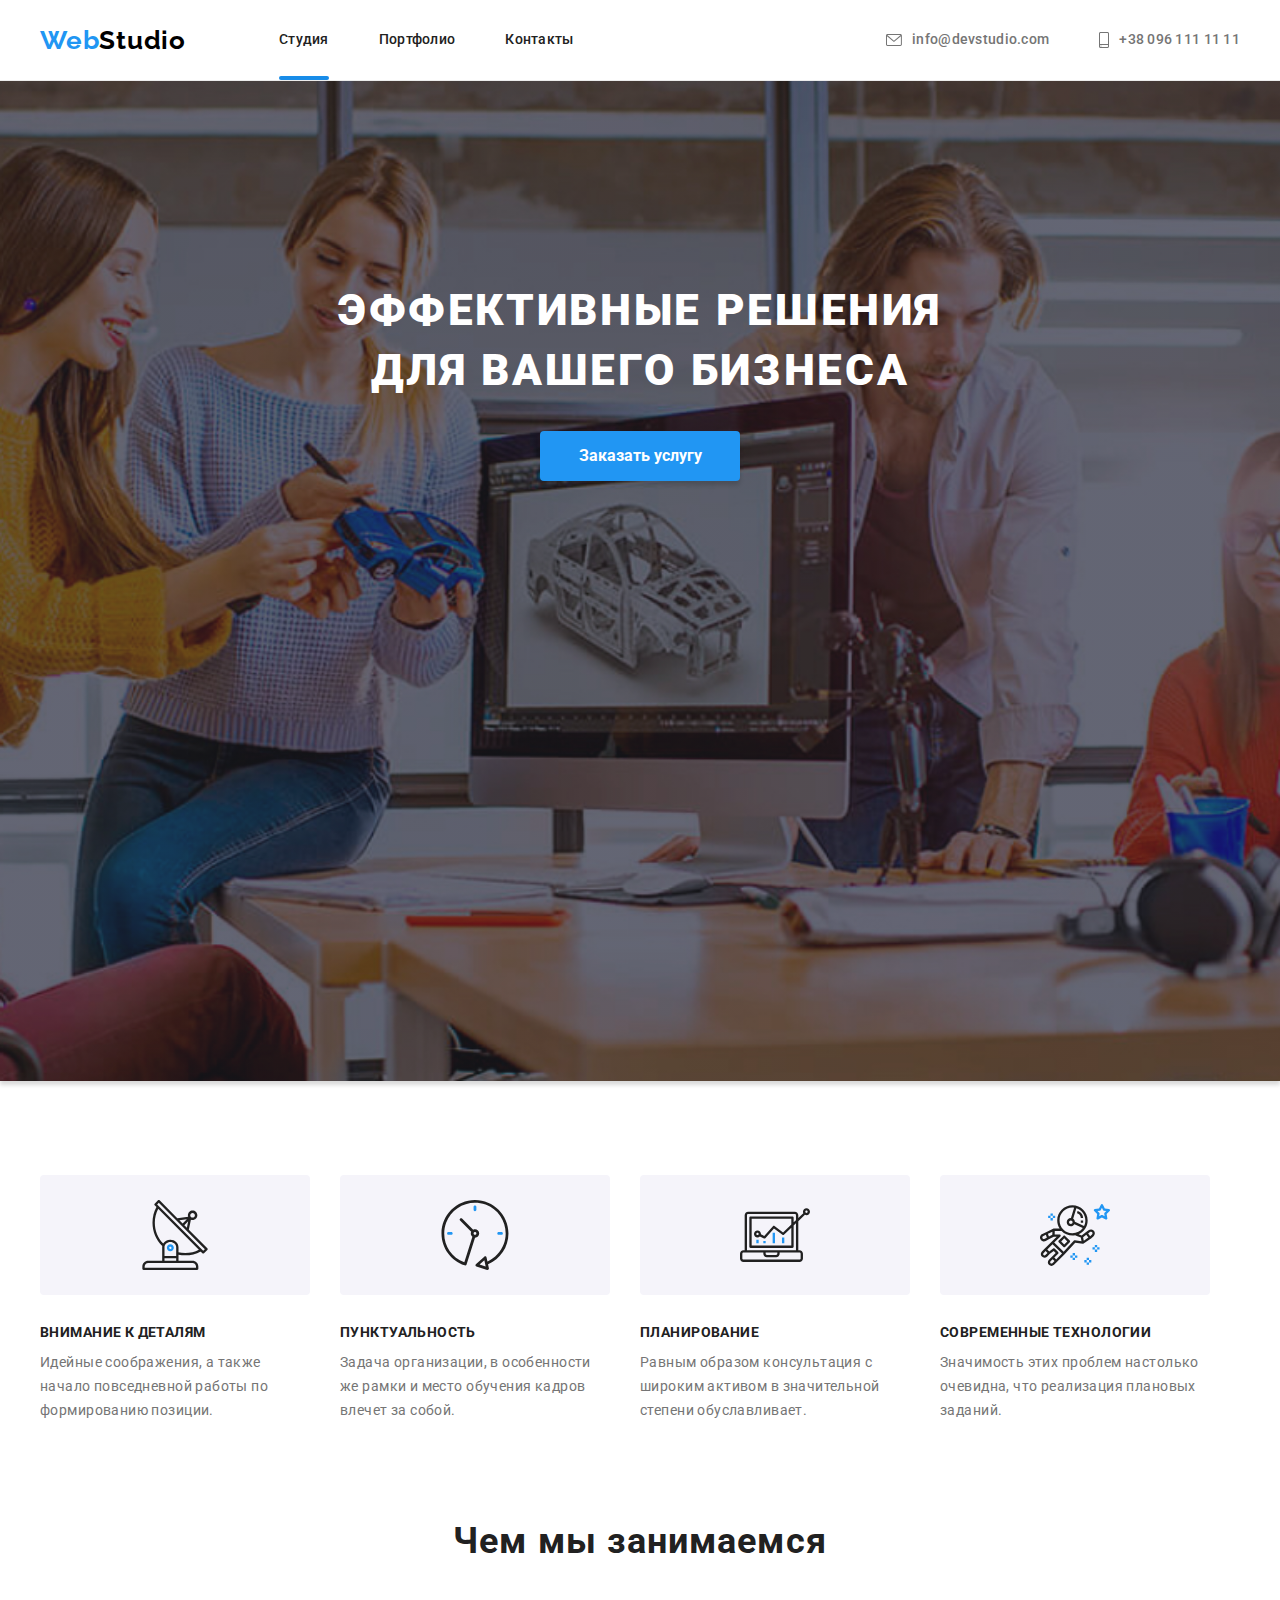
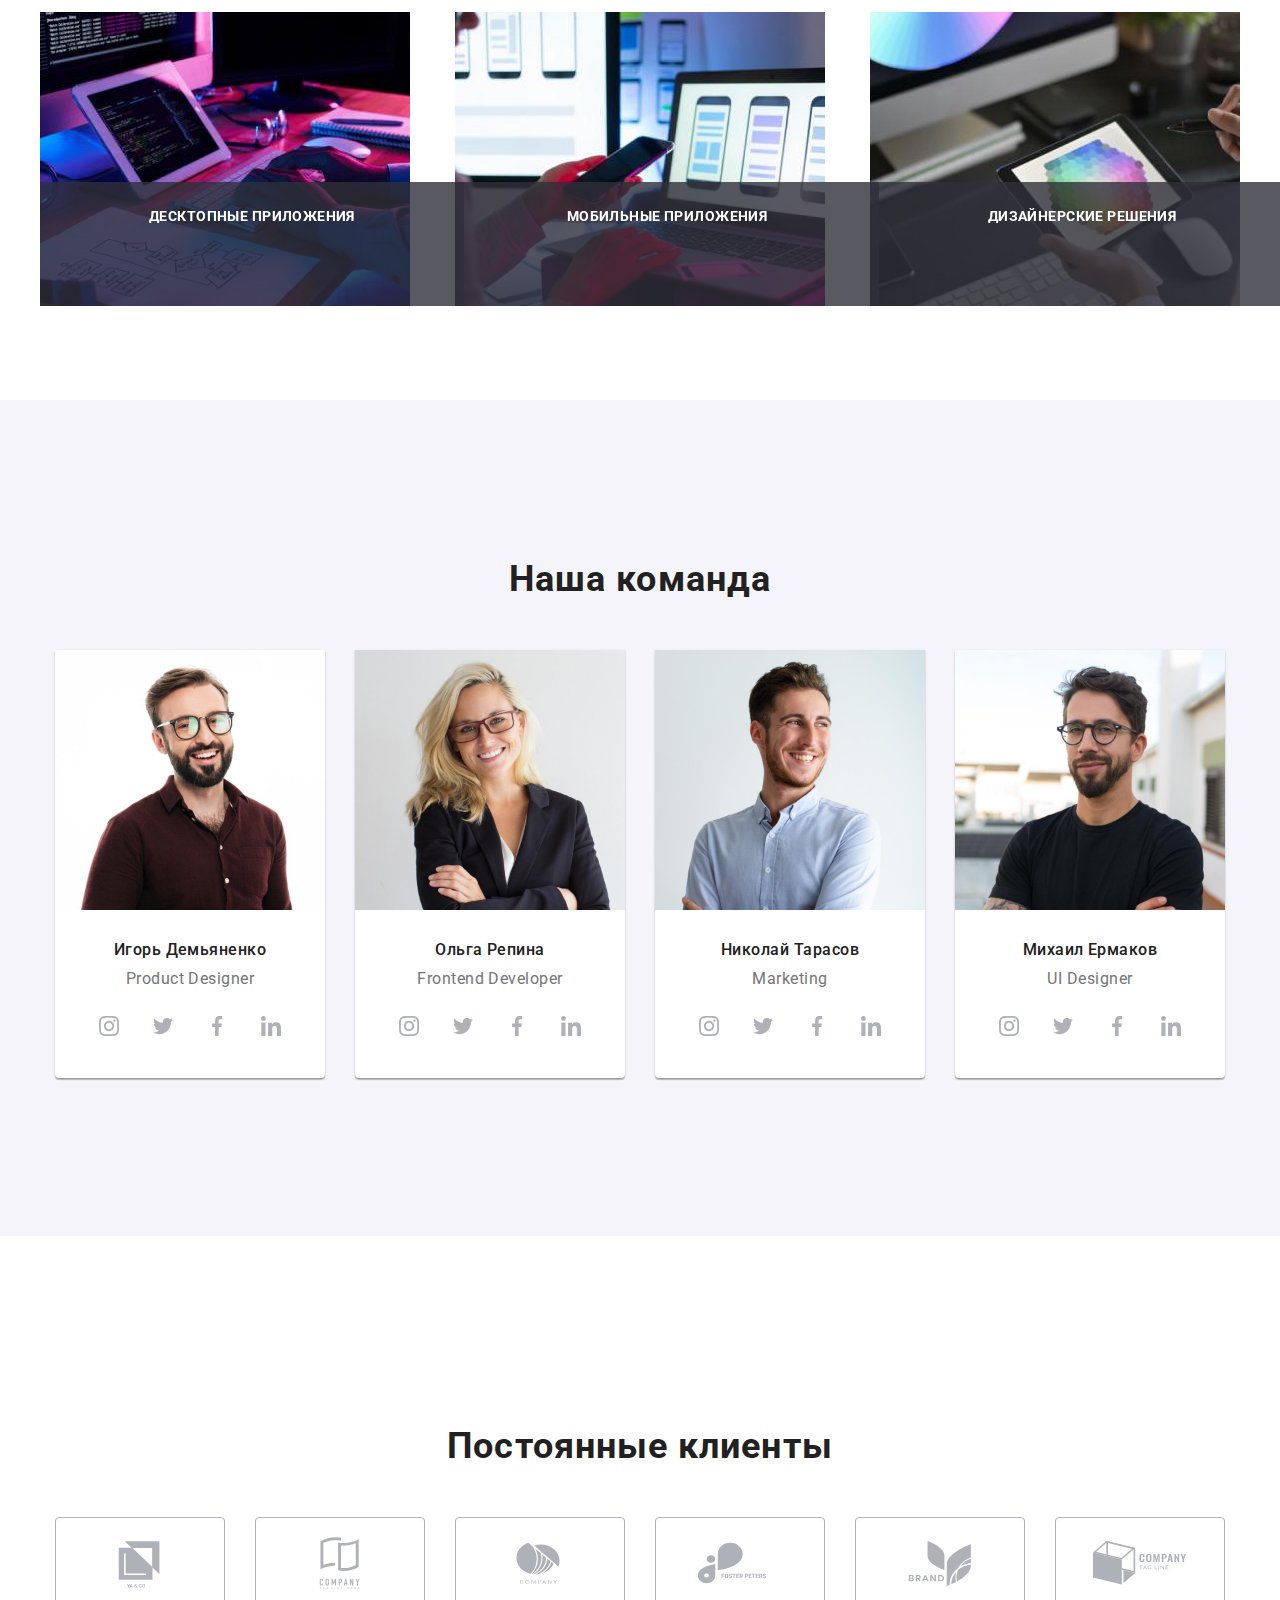
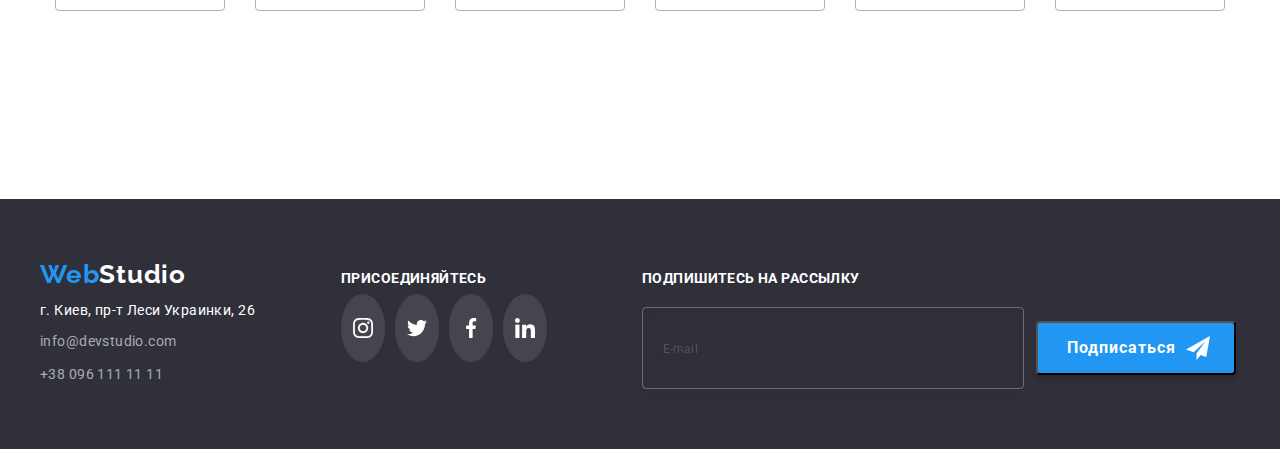
==== commit 7fd86231: "correction delivery" ====
--- a/index.html
+++ b/index.html
@@ -63,7 +63,9 @@
               >
             </li>
             <li class="site-nav__item">
-              <a href="#contacts" class="site-nav__link"
+              <a
+                href="#contacts"
+                class="site-nav__link"
                 >Контакты</a
               >
             </li>
@@ -208,9 +210,7 @@
         </ul>
       </section>
       <section class="work section">
-        <h2 class="work__title">
-          Чем мы занимаемся
-        </h2>
+        <h2 class="work__title">Чем мы занимаемся</h2>
         <ul class="container work__list">
           <li class="work__item">
             <div class="work__content">
@@ -260,9 +260,7 @@
       <!-- OUR TEAM SECTION -->
 
       <section class="team section">
-        <h2 class="team__title">
-          Наша команда
-        </h2>
+        <h2 class="team__title">Наша команда</h2>
         <ul class="team__list">
           <li class="team__item">
             <img
@@ -711,7 +709,7 @@
             <li class="footer-social__item">
               <a
                 href="https://www.instagram.com/"
-                class="footer-social-link"
+                class="footer-social__link"
                 target="_blank"
                 rel="noopener noreferrer nofollow"
               >
@@ -823,9 +821,7 @@
 
         <form action="#" class="modal__form">
           <div class="modal__input">
-            <lable
-              for="username"
-              class="modal__lable"
+            <lable for="username" class="modal__lable"
               >Имя</lable
             >
             <div class="modal-input-wrap">
--- a/css/main.min.css
+++ b/css/main.min.css
@@ -2,7 +2,7 @@
  background-color 250ms linear;transition:color 250ms linear,  background-color 250ms linear}textarea{resize:none}.section{padding-top:94px;padding-bottom:94px}body{background-color:#fff;font-family:'Roboto', sans-serif}.main-container{display:-webkit-box;display:-ms-flexbox;display:flex;-webkit-box-orient:vertical;-webkit-box-direction:normal;-ms-flex-direction:column;flex-direction:column}.container{width:1200px;margin:0 auto;padding-left:15px;padding-right:15px}.backdrop{width:100vw;height:100vh;position:fixed;top:0;left:0;background:rgba(0,0,0,0.514);cursor:not-allowed;pointer-events:visible}.modal{display:block;position:absolute;top:50%;left:50%;-webkit-transform:translate(-50%, -50%);transform:translate(-50%, -50%);width:530px;min-height:581px;padding:40px;background:#ffffff;-webkit-box-shadow:0px 1px 3px rgba(0,0,0,0.12),0px 1px 1px rgba(0,0,0,0.14),0px 2px 1px rgba(0,0,0,0.2);box-shadow:0px 1px 3px rgba(0,0,0,0.12),0px 1px 1px rgba(0,0,0,0.14),0px 2px 1px rgba(0,0,0,0.2);border-radius:4px;cursor:auto;z-index:2}.modal__title{font-style:normal;font-weight:700;font-size:20px;line-height:1.15;text-align:center;letter-spacing:0.03em;color:var(--second-title-color);margin-bottom:12px}.modal__input{margin-bottom:10px}.modal__lable{font-style:normal;font-weight:400;font-size:12px;line-height:1.17;letter-spacing:0.01em;color:var(--main-text-color);margin-bottom:5px;display:block}.modal-input-field{width:100%;height:40px;border:1px solid rgba(33,33,33,0.2);-webkit-box-sizing:border-box;box-sizing:border-box;border-radius:4px;padding-left:42px;padding-right:12px;-webkit-transition:border-color 250ms cubic-bezier(0.4, 0, 0.2, 1);transition:border-color 250ms cubic-bezier(0.4, 0, 0.2, 1)}.modal-input-field:focus+.modal-input-icon{border-color:#2196f3;fill:#2196f3}.modal-comment-field{width:448px;height:120px;border:1px solid rgba(33,33,33,0.2);border-radius:4px;resize:none;padding:12px 16px;-webkit-transition:border-color 250ms cubic-bezier(0.4, 0, 0.2, 1) background-color 250ms cubic-bezier(0.4, 0, 0.2, 1);transition:border-color 250ms cubic-bezier(0.4, 0, 0.2, 1) background-color 250ms cubic-bezier(0.4, 0, 0.2, 1)}::-webkit-input-placeholder{font-family:Roboto;font-style:normal;font-weight:400;font-size:12px;line-height:1.17;letter-spacing:0.01em;color:rgba(117,117,117,0.5);opacity:1;-webkit-transition:opacity 0.3s ease;transition:opacity 0.3s ease}:focus::-webkit-input-placeholder{opacity:0;-webkit-transition:opacity 0.3s ease;transition:opacity 0.3s ease}::-moz-placeholder{font-family:Roboto;font-style:normal;font-weight:400;font-size:12px;line-height:1.17;letter-spacing:0.01em;color:rgba(117,117,117,0.5);opacity:1;-webkit-transition:opacity 0.3s ease;transition:opacity 0.3s ease}:focus::-moz-placeholder{opacity:0;-webkit-transition:opacity 0.3s ease;transition:opacity 0.3s ease}.modal-input-wrap{position:relative}.modal-input-icon{fill:var(--header-text-color);position:absolute;top:50%;left:12px;-webkit-transform:translateY(-50%);transform:translateY(-50%);-webkit-transition:fill 250ms cubic-bezier(0.4, 0, 0.2, 1);transition:fill 250ms cubic-bezier(0.4, 0, 0.2, 1)}.modal-input-field:focus,.modal-comment-field:focus{border-color:#2196f3;border-radius:4px;cursor:pointer;outline:none}.modal-close__btn{width:30px;height:30px;background:#ffffff;border:1px solid rgba(0,0,0,0.1);-webkit-box-sizing:border-box;box-sizing:border-box;border-radius:50%;position:absolute;top:8px;right:8px;display:-webkit-box;display:-ms-flexbox;display:flex;-webkit-box-align:center;-ms-flex-align:center;align-items:center;-webkit-box-pack:center;-ms-flex-pack:center;justify-content:center;cursor:pointer}.modal-close__btn:hover .modal-close__icon{fill:#2196f3;cursor:pointer}.modal-checkbox{-webkit-appearance:none;-moz-appearance:none;appearance:none}.modal-checkbox:checked+.checkbox-text .checkbox-item{background-color:var(--accent-color);border:none}.checkbox-item{width:16px;height:15px;border:2px solid #000000;border-radius:2px;margin-right:7px;display:-webkit-box;display:-ms-flexbox;display:flex;-webkit-box-align:center;-ms-flex-align:center;align-items:center;-webkit-box-pack:center;-ms-flex-pack:center;justify-content:center}.checkbox-text{font-style:normal;font-weight:400;font-size:14px;line-height:1.71;letter-spacing:0.03em;color:#757575;display:-webkit-box;display:-ms-flexbox;display:flex;-webkit-box-align:center;-ms-flex-align:center;align-items:center;-webkit-box-pack:center;-ms-flex-pack:center;justify-content:center;padding-bottom:30px}.policy-link{color:var(--main-btn-color)}.modal-btn{font-style:normal;font-weight:700;font-size:16px;line-height:1.87;min-width:200px;min-height:50px;display:block;-webkit-box-align:center;-ms-flex-align:center;align-items:center;text-align:center;letter-spacing:0.06em;color:var(--main-title-color);background:#2196f3;-webkit-box-shadow:0px 4px 4px rgba(0,0,0,0.15);box-shadow:0px 4px 4px rgba(0,0,0,0.15);border-radius:4px;border:none;margin:0 auto;-webkit-transition:border-color 250ms cubic-bezier(0.4, 0, 0.2, 1);transition:border-color 250ms cubic-bezier(0.4, 0, 0.2, 1)}.modal-btn:hover,.modal-btn:focus{background:#188ce8;-webkit-box-shadow:0px 4px 4px rgba(0,0,0,0.15);box-shadow:0px 4px 4px rgba(0,0,0,0.15);border-radius:4px;cursor:pointer}.is-hidden{visibility:none;opacity:0;pointer-events:none}.header{background-color:#ffffff;border-bottom:1px solid #ececec}.header-container{display:-webkit-box;display:-ms-flexbox;display:flex;-webkit-box-align:center;-ms-flex-align:center;align-items:center}.header-navigation{display:-webkit-box;display:-ms-flexbox;display:flex;-webkit-box-align:center;-ms-flex-align:center;align-items:center}.site-nav{display:-webkit-box;display:-ms-flexbox;display:flex}.logo-header{font-style:normal;font-weight:700;font-family:'Raleway', sans-serif;color:#000;text-decoration:none;font-size:26px;line-height:1.19;letter-spacing:0.03em;margin-right:93px;padding-top:24px;padding-bottom:24px;display:block}.logo-web{color:#2196f3;text-decoration:none}.site-nav__item:not(:last-child){margin-right:50px}.site-nav__link{text-decoration:none;font-weight:500;font-size:14px;line-height:1.14;letter-spacing:0.02em;color:var(--header-text-color);padding-top:32px;padding-bottom:32px;display:block;-webkit-transition:color 250ms linear;transition:color 250ms linear;position:relative}.site-nav__link:hover,.site-nav__link:focus{color:var(--accent-color)}.site-nav__link.active::after{content:'';width:100%;height:4px;background-color:var(--accent-color);border-radius:2px;position:absolute;display:block;bottom:0;left:0}.header-contacts{display:-webkit-box;display:-ms-flexbox;display:flex;margin-left:auto}.top-contacts{text-decoration:none;color:var(--main-text-color);font-weight:500;font-size:14px;line-height:1.14;letter-spacing:0.02em;padding-top:32px;padding-bottom:32px;display:-webkit-box;display:-ms-flexbox;display:flex;-webkit-box-align:center;-ms-flex-align:center;align-items:center}.top-contacts:hover,.top-contacts:focus{color:var(--accent-color)}.top-contacts:hover .header-contacts-icon,.top-contacts:focus .header-contacts-icon{fill:var(--accent-color)}.top-tel{margin-left:50px}.header-contacts-icon{fill:var(--main-text-color);margin-right:10px}.hero{width:100%;min-height:600px;padding:200px 0;background-image:-webkit-gradient(linear, left top, right top, from(rgba(47,48,58,0.4)), to(rgba(47,48,58,0.4))),url(../images/Hero-Background.jpg);background-image:linear-gradient(to right, rgba(47,48,58,0.4), rgba(47,48,58,0.4)),url(../images/Hero-Background.jpg);background-repeat:no-repeat;background-size:cover;background-position:center;-webkit-box-shadow:0px 4px 4px 0px rgba(0,0,0,0.15);box-shadow:0px 4px 4px 0px rgba(0,0,0,0.15)}.hero__container{display:-webkit-box;display:-ms-flexbox;display:flex;-webkit-box-orient:vertical;-webkit-box-direction:normal;-ms-flex-direction:column;flex-direction:column;-webkit-box-align:center;-ms-flex-align:center;align-items:center}.hero__title{font-weight:900;font-size:44px;line-height:1.36;text-align:center;letter-spacing:0.06em;text-transform:uppercase;color:var(--main-title-color);margin-bottom:30px;width:700px}.hero__button{font-family:inherit;cursor:pointer;font-style:normal;font-weight:700;font-size:16px;line-height:1.87;color:var(--second-text-color);background:var(--main-btn-color);-webkit-box-shadow:0px 4px 4px rgba(0,0,0,0.15);box-shadow:0px 4px 4px rgba(0,0,0,0.15);border-radius:4px;border:none;min-width:200px;height:50px;-webkit-transition:color 250ms linear,  background-color 250ms linear;transition:color 250ms linear,- background-color 250ms linear}.hero__button:hover,.hero__button:focus{color:#ffffffcc;background:var(--accent-color);-webkit-box-shadow:0px 4px 4px rgba(0,0,0,0.15);box-shadow:0px 4px 4px rgba(0,0,0,0.15);border-radius:4px}.benefits{display:-webkit-box;display:-ms-flexbox;display:flex}.benefits__list{display:-webkit-box;display:-ms-flexbox;display:flex}.benefits__item{width:270px;min-height:251px}.benefits__item:not(:last-child){margin-right:30px}.benefits__thumb{width:270px;height:120px;display:-webkit-box;display:-ms-flexbox;display:flex;-webkit-box-align:center;-ms-flex-align:center;align-items:center;-webkit-box-pack:center;-ms-flex-pack:center;justify-content:center;margin-bottom:30px;background:#f5f4fa;border-radius:4px}.benefits__title{font-style:normal;font-weight:700;font-size:14px;line-height:1.14;letter-spacing:0.03em;text-transform:uppercase;color:var(--header-text-color);margin-bottom:10px}.benefits__text{font-size:14px;line-height:1.71;letter-spacing:0.03em;color:var(--main-text-color)}.work{display:-webkit-box;display:-ms-flexbox;display:flex;-webkit-box-orient:vertical;-webkit-box-direction:normal;-ms-flex-direction:column;flex-direction:column;padding-top:0}.work__title{font-style:normal;font-weight:700;font-size:36px;line-height:1.17;text-align:center;letter-spacing:0.03em;color:var(--header-text-color);margin-bottom:50px}.work__list{display:-webkit-box;display:-ms-flexbox;display:flex;-webkit-box-pack:justify;-ms-flex-pack:justify;justify-content:space-between}.work__item{position:relative;display:block}.work__thumb{z-index:-1}.work__text{position:absolute;font-style:normal;font-weight:700;font-size:14px;line-height:1.14;text-align:center;letter-spacing:0.03em;text-transform:uppercase;width:100%;height:70px;padding:27px;bottom:0;left:0;color:#ffffff;background:rgba(47,48,58,0.8);z-index:1}.team{background:#f5f4fa;display:-webkit-box;display:-ms-flexbox;display:flex;-webkit-box-orient:vertical;-webkit-box-direction:normal;-ms-flex-direction:column;flex-direction:column;-webkit-box-pack:center;-ms-flex-pack:center;justify-content:center;height:648px}.team__list{display:-webkit-box;display:-ms-flexbox;display:flex;-webkit-box-pack:justify;-ms-flex-pack:justify;justify-content:space-between;width:1170px;margin:0 auto}.team__item{display:-webkit-box;display:-ms-flexbox;display:flex;-webkit-box-orient:vertical;-webkit-box-direction:normal;-ms-flex-direction:column;flex-direction:column;background:#ffffff;-webkit-box-pack:center;-ms-flex-pack:center;justify-content:center;width:270px;background:#ffffff;-webkit-box-shadow:0px 1px 3px rgba(0,0,0,0.12),0px 1px 1px rgba(0,0,0,0.14),0px 2px 1px rgba(0,0,0,0.2);box-shadow:0px 1px 3px rgba(0,0,0,0.12),0px 1px 1px rgba(0,0,0,0.14),0px 2px 1px rgba(0,0,0,0.2);border-radius:0px 0px 4px 4px}.team__item:not(:last-child){margin-right:30px}.team__content{padding-top:30px}.team__title{font-weight:700;font-size:36px;line-height:1.17;text-align:center;letter-spacing:0.03em;color:var(--header-text-color);margin-bottom:50px}.team__sub-title{font-weight:500;font-size:16px;line-height:1.19;text-align:center;letter-spacing:0.03em;color:var(--header-text-color);margin-bottom:10px}.team__text{font-weight:400;font-size:16px;line-height:1.19;text-align:center;letter-spacing:0.03em;color:var(--main-text-color)}.team-social__list{display:-webkit-box;display:-ms-flexbox;display:flex;padding-top:16px;padding-bottom:30px}.team-social__item{width:44px;height:44px}.team-social__item:not(:last-child){margin-right:10px}.team-social__link{width:100%;height:100%;display:-webkit-box;display:-ms-flexbox;display:flex;-webkit-box-align:center;-ms-flex-align:center;align-items:center;-webkit-box-pack:center;-ms-flex-pack:center;justify-content:center;background-color:rgba(255,255,255,0.1);border-radius:50%;margin-left:32px}.team-social__link:hover,.team-social__link:focus{background-color:var(--accent-color)}.team-social__link:hover .team-social__icon,.team-social__link:focus .team-social__icon{fill:#ffffff}.team-social__icon{width:20px;height:20px;display:-webkit-box;display:-ms-flexbox;display:flex;-webkit-box-align:center;-ms-flex-align:center;align-items:center;-webkit-box-pack:center;-ms-flex-pack:center;justify-content:center;fill:#afb1b8}.clients{background:#ffffff;display:-webkit-box;display:-ms-flexbox;display:flex;-webkit-box-orient:vertical;-webkit-box-direction:normal;-ms-flex-direction:column;flex-direction:column;-webkit-box-pack:center;-ms-flex-pack:center;justify-content:center;height:375px}.clients__title{font-family:Roboto;font-weight:700;font-size:36px;line-height:1.17;text-align:center;letter-spacing:0.03em;color:var(--header-text-color);margin-bottom:50px}.clients__list{display:-webkit-box;display:-ms-flexbox;display:flex;-webkit-box-pack:justify;-ms-flex-pack:justify;justify-content:space-between;width:1170px;margin:0 auto}.clients__item{width:100%;height:100%;display:-webkit-box;display:-ms-flexbox;display:flex;-webkit-box-align:center;-ms-flex-align:center;align-items:center;-webkit-box-pack:center;-ms-flex-pack:center;justify-content:center;border:1px solid #afb1b8;border-radius:4px}.clients__item:not(:last-child){margin-right:30px}.clients__icon{width:106px;height:60px;fill:#afb1b8;-webkit-transition:250ms linear;transition:250ms linear}.clients__link{width:100%;height:100%;display:-webkit-box;display:-ms-flexbox;display:flex;-webkit-box-align:center;-ms-flex-align:center;align-items:center;-webkit-box-pack:center;-ms-flex-pack:center;justify-content:center}.clients__link:hover,.clients__link:focus{border:1px solid var(--accent-color);border-radius:4px}.clients__link:hover .clients__icon,.clients__link:focus .clients__icon{fill:var(--accent-color)}.footer{width:100%;background:#2f303a;padding-top:60px;padding-bottom:60px}.footer-wrp{display:-webkit-box;display:-ms-flexbox;display:flex;-webkit-box-align:baseline;-ms-flex-align:baseline;align-items:baseline}.logo-footer{display:block;font-weight:700;font-family:'Raleway', sans-serif;font-size:26px;line-height:1.19;letter-spacing:0.03em;color:#fff;text-decoration:none;margin-bottom:20px}.footer__list{display:-webkit-box;display:-ms-flexbox;display:flex;-webkit-box-orient:vertical;-webkit-box-direction:normal;-ms-flex-direction:column;flex-direction:column}.footer__item:not(:last-child){margin-bottom:9px}.footer__address{display:-webkit-box;display:-ms-flexbox;display:flex;text-decoration:none;font-weight:400;font-size:14px;line-height:1.71px;letter-spacing:0.03em;color:#ffffff;min-width:231px;margin-bottom:9px}.footer__link{text-decoration:none;font-style:normal;font-weight:400;font-size:14px;line-height:1.71;letter-spacing:0.03em;color:rgba(255,255,255,0.6)}.footer-social-container{margin-left:70px}.footer-social__title{font-family:Roboto;font-style:normal;font-weight:bold;font-size:14px;line-height:1.15;letter-spacing:0.03em;text-transform:uppercase;color:#ffffff}.footer-social__list{display:-webkit-box;display:-ms-flexbox;display:flex;margin-top:20px}.footer-social__item{width:44px;height:44px;display:-webkit-box;display:-ms-flexbox;display:flex;-webkit-box-align:center;-ms-flex-align:center;align-items:center;-webkit-box-pack:center;-ms-flex-pack:center;justify-content:center}.footer-social__item:not(:last-child){margin-right:10px}.footer-social__link{width:100%;height:100%;display:-webkit-box;display:-ms-flexbox;display:flex;-webkit-box-align:center;-ms-flex-align:center;align-items:center;-webkit-box-pack:center;-ms-flex-pack:center;justify-content:center;background-color:rgba(255,255,255,0.1);border-radius:50%;padding:12px;-webkit-transition:color 200ms linear,+ background-color 250ms linear}.hero__button:hover,.hero__button:focus{color:#ffffffcc;background:var(--accent-color);-webkit-box-shadow:0px 4px 4px rgba(0,0,0,0.15);box-shadow:0px 4px 4px rgba(0,0,0,0.15);border-radius:4px}.benefits{display:-webkit-box;display:-ms-flexbox;display:flex}.benefits__list{display:-webkit-box;display:-ms-flexbox;display:flex}.benefits__item{width:270px;min-height:251px}.benefits__item:not(:last-child){margin-right:30px}.benefits__thumb{width:270px;height:120px;display:-webkit-box;display:-ms-flexbox;display:flex;-webkit-box-align:center;-ms-flex-align:center;align-items:center;-webkit-box-pack:center;-ms-flex-pack:center;justify-content:center;margin-bottom:30px;background:#f5f4fa;border-radius:4px}.benefits__title{font-style:normal;font-weight:700;font-size:14px;line-height:1.14;letter-spacing:0.03em;text-transform:uppercase;color:var(--header-text-color);margin-bottom:10px}.benefits__text{font-size:14px;line-height:1.71;letter-spacing:0.03em;color:var(--main-text-color)}.work{display:-webkit-box;display:-ms-flexbox;display:flex;-webkit-box-orient:vertical;-webkit-box-direction:normal;-ms-flex-direction:column;flex-direction:column;padding-top:0}.work__title{font-style:normal;font-weight:700;font-size:36px;line-height:1.17;text-align:center;letter-spacing:0.03em;color:var(--header-text-color);margin-bottom:50px}.work__list{display:-webkit-box;display:-ms-flexbox;display:flex;-webkit-box-pack:justify;-ms-flex-pack:justify;justify-content:space-between}.work__item{position:relative;display:block}.work__thumb{z-index:-1}.work__text{position:absolute;font-style:normal;font-weight:700;font-size:14px;line-height:1.14;text-align:center;letter-spacing:0.03em;text-transform:uppercase;width:100%;height:70px;padding:27px;bottom:0;left:0;color:#ffffff;background:rgba(47,48,58,0.8);z-index:1}.team{background:#f5f4fa;display:-webkit-box;display:-ms-flexbox;display:flex;-webkit-box-orient:vertical;-webkit-box-direction:normal;-ms-flex-direction:column;flex-direction:column;-webkit-box-pack:center;-ms-flex-pack:center;justify-content:center;height:648px}.team__list{display:-webkit-box;display:-ms-flexbox;display:flex;-webkit-box-pack:justify;-ms-flex-pack:justify;justify-content:space-between;width:1170px;margin:0 auto}.team__item{display:-webkit-box;display:-ms-flexbox;display:flex;-webkit-box-orient:vertical;-webkit-box-direction:normal;-ms-flex-direction:column;flex-direction:column;background:#ffffff;-webkit-box-pack:center;-ms-flex-pack:center;justify-content:center;width:270px;background:#ffffff;-webkit-box-shadow:0px 1px 3px rgba(0,0,0,0.12),0px 1px 1px rgba(0,0,0,0.14),0px 2px 1px rgba(0,0,0,0.2);box-shadow:0px 1px 3px rgba(0,0,0,0.12),0px 1px 1px rgba(0,0,0,0.14),0px 2px 1px rgba(0,0,0,0.2);border-radius:0px 0px 4px 4px}.team__item:not(:last-child){margin-right:30px}.team__content{padding-top:30px}.team__title{font-weight:700;font-size:36px;line-height:1.17;text-align:center;letter-spacing:0.03em;color:var(--header-text-color);margin-bottom:50px}.team__sub-title{font-weight:500;font-size:16px;line-height:1.19;text-align:center;letter-spacing:0.03em;color:var(--header-text-color);margin-bottom:10px}.team__text{font-weight:400;font-size:16px;line-height:1.19;text-align:center;letter-spacing:0.03em;color:var(--main-text-color)}.team-social__list{display:-webkit-box;display:-ms-flexbox;display:flex;padding-top:16px;padding-bottom:30px}.team-social__item{width:44px;height:44px}.team-social__item:not(:last-child){margin-right:10px}.team-social__link{width:100%;height:100%;display:-webkit-box;display:-ms-flexbox;display:flex;-webkit-box-align:center;-ms-flex-align:center;align-items:center;-webkit-box-pack:center;-ms-flex-pack:center;justify-content:center;background-color:rgba(255,255,255,0.1);border-radius:50%;margin-left:32px}.team-social__link:hover,.team-social__link:focus{background-color:var(--accent-color)}.team-social__link:hover .team-social__icon,.team-social__link:focus .team-social__icon{fill:#ffffff}.team-social__icon{width:20px;height:20px;display:-webkit-box;display:-ms-flexbox;display:flex;-webkit-box-align:center;-ms-flex-align:center;align-items:center;-webkit-box-pack:center;-ms-flex-pack:center;justify-content:center;fill:#afb1b8}.clients{background:#ffffff;display:-webkit-box;display:-ms-flexbox;display:flex;-webkit-box-orient:vertical;-webkit-box-direction:normal;-ms-flex-direction:column;flex-direction:column;-webkit-box-pack:center;-ms-flex-pack:center;justify-content:center;height:375px}.clients__title{font-family:Roboto;font-weight:700;font-size:36px;line-height:1.17;text-align:center;letter-spacing:0.03em;color:var(--header-text-color);margin-bottom:50px}.clients__list{display:-webkit-box;display:-ms-flexbox;display:flex;-webkit-box-pack:justify;-ms-flex-pack:justify;justify-content:space-between;width:1170px;margin:0 auto}.clients__item{width:172px;height:92px;border:1px solid #afb1b8;border-radius:4px}.clients__item:not(:last-child){margin-right:30px}.clients__icon{width:106px;height:60px;fill:#afb1b8;-webkit-transition:250ms linear;transition:250ms linear}.clients__link{width:100%;height:92px;display:-webkit-box;display:-ms-flexbox;display:flex;-webkit-box-align:center;-ms-flex-align:center;align-items:center;-webkit-box-pack:center;-ms-flex-pack:center;justify-content:center}.clients__link:hover,.clients__link:focus{border:1px solid var(--accent-color);border-radius:4px}.clients__link:hover .clients__icon,.clients__link:focus .clients__icon{fill:var(--accent-color)}.footer{width:100%;background:#2f303a;padding-top:60px;padding-bottom:60px}.footer-wrp{display:-webkit-box;display:-ms-flexbox;display:flex;-webkit-box-align:baseline;-ms-flex-align:baseline;align-items:baseline}.logo-footer{display:block;font-weight:700;font-family:'Raleway', sans-serif;font-size:26px;line-height:1.19;letter-spacing:0.03em;color:#fff;text-decoration:none;margin-bottom:20px}.footer__list{display:-webkit-box;display:-ms-flexbox;display:flex;-webkit-box-orient:vertical;-webkit-box-direction:normal;-ms-flex-direction:column;flex-direction:column}.footer__item:not(:last-child){margin-bottom:9px}.footer__address{display:-webkit-box;display:-ms-flexbox;display:flex;text-decoration:none;font-weight:400;font-size:14px;line-height:1.71px;letter-spacing:0.03em;color:#ffffff;min-width:231px;margin-bottom:9px}.footer__link{text-decoration:none;font-style:normal;font-weight:400;font-size:14px;line-height:1.71;letter-spacing:0.03em;color:rgba(255,255,255,0.6)}.footer-social-container{margin-left:70px}.footer-social__title{font-family:Roboto;font-style:normal;font-weight:bold;font-size:14px;line-height:1.15;letter-spacing:0.03em;text-transform:uppercase;color:#ffffff}.footer-social__list{display:-webkit-box;display:-ms-flexbox;display:flex;margin-top:20px}.footer-social__item{width:44px;height:44px;display:-webkit-box;display:-ms-flexbox;display:flex;-webkit-box-align:center;-ms-flex-align:center;align-items:center;-webkit-box-pack:center;-ms-flex-pack:center;justify-content:center}.footer-social__item:not(:last-child){margin-right:10px}.footer-social__link{width:100%;height:100%;display:-webkit-box;display:-ms-flexbox;display:flex;-webkit-box-align:center;-ms-flex-align:center;align-items:center;-webkit-box-pack:center;-ms-flex-pack:center;justify-content:center;background-color:rgba(255,255,255,0.1);border-radius:50%;padding:12px;-webkit-transition:color 200ms linear,  background-color 200ms linear;transition:color 200ms linear,  background-color 200ms linear}.footer-social__link:hover,.footer-social__link:focus{background-color:var(--accent-color)}.footer-social__icon{width:20px;height:20px;display:-webkit-box;display:-ms-flexbox;display:flex;-webkit-box-align:center;-ms-flex-align:center;align-items:center;-webkit-box-pack:center;-ms-flex-pack:center;justify-content:center;fill:#ffffff}.footer-form-container{margin-left:95px;width:575px}.footer-form{display:-webkit-box;display:-ms-flexbox;display:flex;-webkit-box-align:center;-ms-flex-align:center;align-items:center;margin-top:20px}.footer-form-title{font-style:normal;font-weight:700;font-size:14px;line-height:1.14;letter-spacing:0.03em;text-transform:uppercase;color:#ffffff}.footer-form__input{border:1px solid rgba(255,255,255,0.3);-webkit-filter:drop-shadow(0px 4px 4px rgba(0,0,0,0.15));filter:drop-shadow(0px 4px 4px rgba(0,0,0,0.15));border-radius:4px;background-color:transparent;-webkit-transition:border-color 250ms cubic-bezier(0.4, 0, 0.2, 1);transition:border-color 250ms cubic-bezier(0.4, 0, 0.2, 1);min-width:360px;min-height:50px;color:var(--main-title-color);padding:15px 0 15px 20px}.footer-form__btn{font-family:Roboto;font-style:normal;font-weight:bold;font-size:16px;line-height:1.87;display:-webkit-box;display:-ms-flexbox;display:flex;-webkit-box-align:center;-ms-flex-align:center;align-items:center;text-align:center;letter-spacing:0.06em;color:#ffffff;padding-top:10px;padding-bottom:10px;padding-left:29px;background:#2196f3;-webkit-box-shadow:0px 4px 4px rgba(0,0,0,0.15);box-shadow:0px 4px 4px rgba(0,0,0,0.15);border-radius:4px;margin-left:12px;min-width:200px;min-height:50px}.footer-form__icon{margin-left:10px}.btn-list{display:-webkit-box;display:-ms-flexbox;display:flex;-webkit-box-pack:center;-ms-flex-pack:center;justify-content:center;margin-bottom:50px}.btn-item:not(:last-child){margin-right:8px}.portfolio-btn{background:#f5f4fa;border-radius:4px;font-family:inherit;font-style:normal;font-weight:500;font-size:16px;line-height:1.62;text-align:center;letter-spacing:0.03em;color:var(--header-text-color);padding:6px 22px;border:none;-webkit-transition:color 250ms linear,  background-color 250ms linear;transition:color 250ms linear,